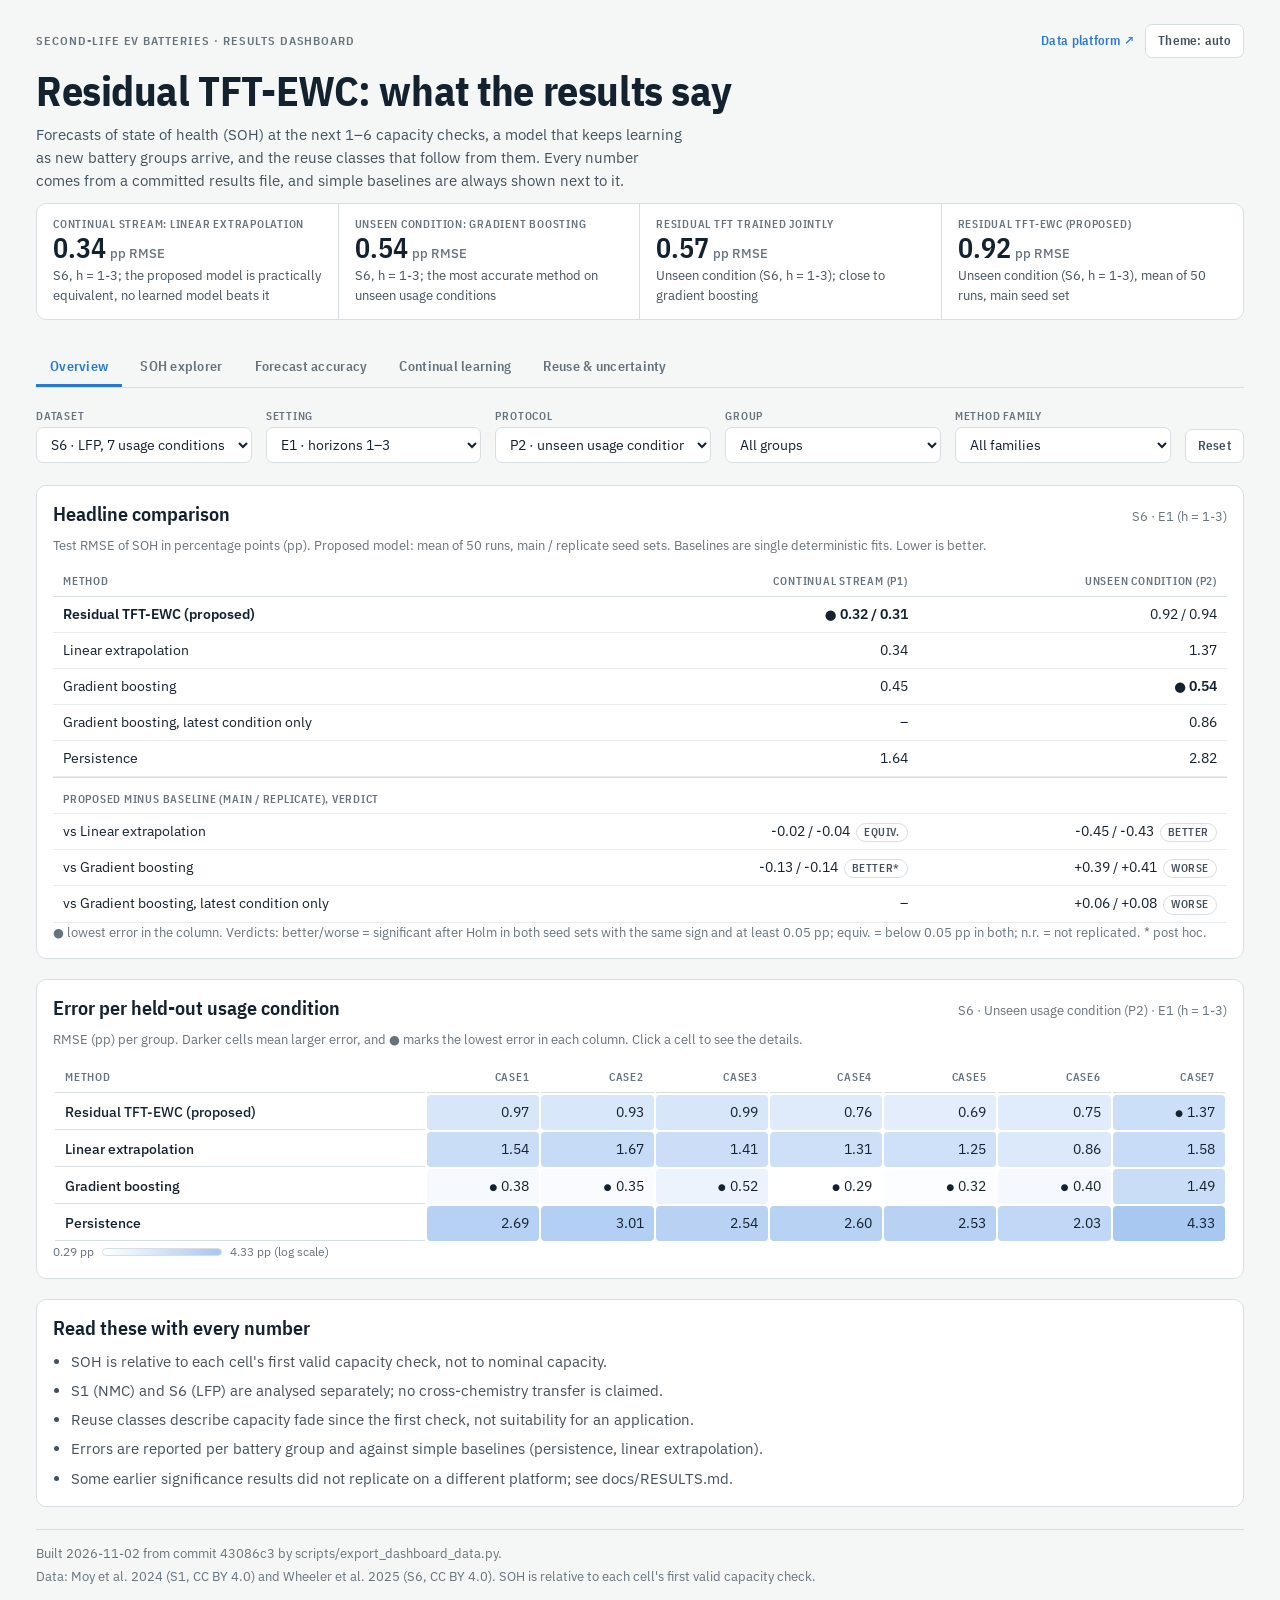
==== dashboard/index.html @ fc0f5af6 "dashboard: results dashboard (Tableau Public + JS page) and the tidy export behind it - scripts/expo" ====
<!doctype html>
<html lang="en">
<head>
<meta charset="utf-8">
<meta name="viewport" content="width=device-width, initial-scale=1">
<title>Residual TFT-EWC Results</title>
<meta name="description" content="Interactive results of continual-learning SOH forecasting and reuse assessment for heterogeneous second-life EV batteries.">
<link rel="preconnect" href="https://fonts.googleapis.com">
<link rel="stylesheet" href="https://fonts.googleapis.com/css2?family=IBM+Plex+Mono:wght@400;500&family=IBM+Plex+Sans+Condensed:wght@500;600;700&family=IBM+Plex+Sans:wght@400;500;600&display=swap">
<link rel="stylesheet" href="styles.css">
<script type="module" src="src/main.js"></script>
</head>
<body>
<a class="skip" href="#main">Skip to content</a>
<div class="wrap">
  <header>
    <div class="topline">
      <div class="eyebrow">Second-life EV batteries · results dashboard</div>
      <div class="topactions">
        <a class="link" id="platform-link" href="#">Data platform ↗</a>
        <button type="button" class="ghost" id="theme" aria-label="Switch colour theme">Theme: auto</button>
      </div>
    </div>
    <h1>Residual TFT-EWC: what the results say</h1>
    <p class="lede">Forecasts of state of health (SOH) at the next 1–6 capacity checks, a model that keeps learning as new battery groups arrive, and the reuse classes that follow from them. Every number comes from a committed results file, and simple baselines are always shown next to it.</p>
    <div class="strip" id="kpis" aria-live="polite"><div class="fact"><span class="k">Loading</span><span class="v">…</span></div></div>
  </header>

  <nav class="tabs" role="tablist" aria-label="Dashboard views">
    <button role="tab" id="t-overview" aria-controls="tab-overview" aria-selected="true">Overview</button>
    <button role="tab" id="t-soh" aria-controls="tab-soh" aria-selected="false" tabindex="-1">SOH explorer</button>
    <button role="tab" id="t-accuracy" aria-controls="tab-accuracy" aria-selected="false" tabindex="-1">Forecast accuracy</button>
    <button role="tab" id="t-continual" aria-controls="tab-continual" aria-selected="false" tabindex="-1">Continual learning</button>
    <button role="tab" id="t-reuse" aria-controls="tab-reuse" aria-selected="false" tabindex="-1">Reuse &amp; uncertainty</button>
  </nav>

  <form class="filters" id="filters" aria-label="Filters applied to every view" onsubmit="return false">
    <label>Dataset<select name="dataset">
      <option value="S6">S6 · LFP, 7 usage conditions</option>
      <option value="S1">S1 · NMC, 6 second-life cells</option>
    </select></label>
    <label>Setting<select name="setting">
      <option value="e1">E1 · horizons 1–3</option>
      <option value="e2">E2 · horizons 1–6</option>
    </select></label>
    <label>Protocol<select name="protocol">
      <option value="P2">P2 · unseen usage condition</option>
      <option value="P1">P1 · continual stream</option>
    </select></label>
    <label>Group<select name="group"><option value="all">All groups</option></select></label>
    <label>Method family<select name="family">
      <option value="all">All families</option>
      <option>TFT</option><option>GBM</option><option>Baseline</option>
      <option>MLP</option><option>BiLSTM</option><option>TCN</option><option>Transformer</option>
    </select></label>
    <button type="button" class="ghost" id="reset">Reset</button>
  </form>

  <main id="main" class="layout">
    <div class="panels">
      <section class="tab" id="tab-overview" role="tabpanel" aria-labelledby="t-overview">
        <div class="card">
          <div class="cardhead"><h2>Headline comparison</h2><span class="sub" id="headline-sub"></span></div>
          <p class="sub">Test RMSE of SOH in percentage points (pp). Proposed model: mean of 50 runs, main / replicate seed sets. Baselines are single deterministic fits. Lower is better.</p>
          <div class="scroll" id="headline"></div>
        </div>
        <div class="card">
          <div class="cardhead"><h2 id="pergroup-title">Error per usage condition</h2><span class="sub" id="pergroup-sub"></span></div>
          <p class="sub">RMSE (pp) per group. Darker cells mean larger error, and ● marks the lowest error in each column. Click a cell to see the details.</p>
          <div class="scroll" id="pergroup"></div>
        </div>
        <div class="card">
          <h2>Read these with every number</h2>
          <ul class="caveats" id="caveats"></ul>
        </div>
      </section>
      <section class="tab" id="tab-soh" role="tabpanel" aria-labelledby="t-soh" hidden></section>
      <section class="tab" id="tab-accuracy" role="tabpanel" aria-labelledby="t-accuracy" hidden></section>
      <section class="tab" id="tab-continual" role="tabpanel" aria-labelledby="t-continual" hidden></section>
      <section class="tab" id="tab-reuse" role="tabpanel" aria-labelledby="t-reuse" hidden></section>
    </div>

    <aside class="details" id="details" aria-label="Details" hidden>
      <div class="cardhead"><h2 id="details-title">Details</h2>
        <button type="button" class="ghost icon" id="details-close" aria-label="Close details">✕</button></div>
      <div id="details-body"></div>
    </aside>
  </main>

  <footer>
    <span id="provenance">Reading results…</span>
    <span>Data: Moy et al. 2024 (S1, CC BY 4.0) and Wheeler et al. 2025 (S6, CC BY 4.0). SOH is relative to each cell's first valid capacity check.</span>
  </footer>
</div>
<div class="tip" id="tip" role="tooltip" hidden></div>
</body>
</html>
---- dashboard/styles.css ----
/* Design tokens follow the data platform page (scripts/spark_dashboard_template.html) so the two read as one system. */
:root {
  --ground: #f5f7f6; --surface: #ffffff; --ink: #14212e; --ink-2: #44515c; --muted: #66727c; --rule: #d8dfe2;
  --grid: #e8eced; --accent: #2a78d6; --accent-soft: #e4effb; --good: #006300; --good-soft: #e3f2e3;
  --seq: #2a78d6; --seq-max: 42%;
  --sans: "IBM Plex Sans", "Segoe UI", system-ui, sans-serif;
  --cond: "IBM Plex Sans Condensed", "Arial Narrow", "Segoe UI", sans-serif;
  --mono: "IBM Plex Mono", ui-monospace, "Cascadia Mono", Consolas, monospace;
}
@media (prefers-color-scheme: dark) {
  :root:not([data-theme="light"]) {
    color-scheme: dark;
    --ground: #0f151a; --surface: #172028; --ink: #e6ebee; --ink-2: #b8c2c9; --muted: #8e9aa3; --rule: #2a3640;
    --grid: #222d36; --accent: #5b9bea; --accent-soft: #1b2c40; --good: #5cc45c; --good-soft: #16301a;
    --seq: #3987e5; --seq-max: 55%;
  }
}
:root[data-theme="dark"] {
  color-scheme: dark;
  --ground: #0f151a; --surface: #172028; --ink: #e6ebee; --ink-2: #b8c2c9; --muted: #8e9aa3; --rule: #2a3640;
  --grid: #222d36; --accent: #5b9bea; --accent-soft: #1b2c40; --good: #5cc45c; --good-soft: #16301a;
  --seq: #3987e5; --seq-max: 55%;
}
* { box-sizing: border-box; }
[hidden] { display: none !important; }
body { margin: 0; background: var(--ground); color: var(--ink); font: 15px/1.55 var(--sans); }
a { color: var(--accent); }
.skip { position: absolute; left: -9999px; }
.skip:focus { left: 16px; top: 8px; background: var(--surface); padding: 6px 10px; z-index: 10; }
.wrap { max-width: 1240px; margin: 0 auto; padding: 24px 16px 56px; display: grid; grid-template-columns: minmax(0, 1fr); gap: 22px; }
header { display: grid; gap: 10px; }
.topline { display: flex; justify-content: space-between; align-items: center; gap: 12px; flex-wrap: wrap; }
.topactions { display: flex; gap: 10px; align-items: center; }
.eyebrow { font: 600 12px/1.3 var(--cond); letter-spacing: .08em; text-transform: uppercase; color: var(--muted); }
h1 { font: 700 clamp(28px, 4.2vw, 42px)/1.08 var(--cond); margin: 0; letter-spacing: -.01em; text-wrap: balance; }
h2 { font: 600 20px/1.2 var(--cond); margin: 0; text-wrap: balance; }
h3 { font: 600 16px/1.25 var(--cond); margin: 0; }
.lede { max-width: 72ch; color: var(--ink-2); margin: 0; }
.sub { font-size: 12.5px; color: var(--muted); margin: 0; }
.link { font: 600 13px/1.2 var(--cond); letter-spacing: .02em; text-decoration: none; }
.link:hover { text-decoration: underline; }

/* KPI strip */
.strip { display: grid; grid-template-columns: repeat(auto-fit, minmax(min(210px, 100%), 1fr)); background: var(--surface);
  border: 1px solid var(--rule); border-radius: 10px; }
.fact { padding: 14px 16px; border-right: 1px solid var(--rule); display: grid; gap: 2px; align-content: start; }
.fact:last-child { border-right: 0; }
.fact .k { font: 600 11px/1.25 var(--cond); letter-spacing: .07em; text-transform: uppercase; color: var(--muted); }
.fact .v { font: 600 28px/1.1 var(--cond); font-variant-numeric: tabular-nums; }
.fact .v small { font: 500 13px var(--sans); color: var(--muted); margin-left: 4px; }
.fact .n { font-size: 12.5px; color: var(--ink-2); }
@media (max-width: 700px) { .fact { border-right: 0; border-bottom: 1px solid var(--rule); } .fact:last-child { border-bottom: 0; } }

/* Tabs */
.tabs { position: sticky; top: 0; z-index: 5; display: flex; gap: 4px; overflow-x: auto; background: var(--ground);
  border-bottom: 1px solid var(--rule); padding-top: 6px; scrollbar-width: thin; }
.tabs button { font: 600 14px/1.2 var(--cond); letter-spacing: .02em; color: var(--muted); background: none; border: 0;
  border-bottom: 3px solid transparent; padding: 10px 14px 9px; cursor: pointer; white-space: nowrap; }
.tabs button:hover { color: var(--ink); }
.tabs button[aria-selected="true"] { color: var(--accent); border-bottom-color: var(--accent); }
.tabs button:focus-visible, button:focus-visible, select:focus-visible, td[tabindex]:focus-visible {
  outline: 2px solid var(--accent); outline-offset: -2px; border-radius: 4px; }

/* Filters: one row above the charts */
.filters { display: flex; flex-wrap: wrap; gap: 10px 14px; align-items: end; }
.filters label { display: grid; gap: 4px; font: 600 11px/1.2 var(--cond); letter-spacing: .07em; text-transform: uppercase; color: var(--muted);
  min-width: 0; flex: 1 1 150px; max-width: 260px; }
select { font: 14px var(--sans); color: var(--ink); background: var(--surface); border: 1px solid var(--rule); border-radius: 7px;
  padding: 7px 10px; min-width: 0; width: 100%; }
select:disabled { opacity: .55; }
.ghost { font: 600 13px/1.2 var(--cond); letter-spacing: .02em; color: var(--ink-2); background: var(--surface); border: 1px solid var(--rule);
  border-radius: 7px; padding: 8px 12px; cursor: pointer; }
.ghost:hover { color: var(--ink); border-color: var(--muted); }
.ghost.icon { padding: 4px 9px; }

/* Layout with the details panel */
.layout { display: grid; grid-template-columns: minmax(0, 1fr); gap: 20px; align-items: start; }
.layout.with-details { grid-template-columns: minmax(0, 1fr) minmax(280px, 340px); }
@media (max-width: 960px) { .layout.with-details { grid-template-columns: minmax(0, 1fr); } }
.panels { min-width: 0; }
.tab { display: grid; grid-template-columns: minmax(0, 1fr); gap: 20px; }
.card { background: var(--surface); border: 1px solid var(--rule); border-radius: 10px; padding: 16px; display: grid; gap: 10px; min-width: 0; }
.cardhead { display: flex; justify-content: space-between; align-items: baseline; gap: 12px; flex-wrap: wrap; }
.details { background: var(--surface); border: 1px solid var(--rule); border-radius: 10px; padding: 16px; display: grid; gap: 12px;
  position: sticky; top: 56px; max-height: calc(100vh - 72px); overflow: auto; }
.details dl { display: grid; grid-template-columns: auto 1fr; gap: 4px 12px; margin: 0; font-size: 13.5px; }
.details dt { color: var(--muted); }
.details dd { margin: 0; }

/* Tables */
.scroll { overflow-x: auto; }
table { width: 100%; border-collapse: separate; border-spacing: 0; font-size: 13.5px; font-variant-numeric: tabular-nums; }
th { text-align: left; font: 600 11px/1.3 var(--cond); letter-spacing: .07em; text-transform: uppercase; color: var(--muted);
  padding: 8px 10px; border-bottom: 1px solid var(--rule); white-space: nowrap; }
td { padding: 7px 10px; border-bottom: 1px solid var(--grid); white-space: nowrap; }
td.r, th.r { text-align: right; }
td.prose { white-space: normal; min-width: 200px; }
tr.proposed td:first-child { font-weight: 600; }
tr.sep td { border-top: 1px solid var(--rule); color: var(--muted); font: 600 11px/1.3 var(--cond); letter-spacing: .07em; text-transform: uppercase; padding-top: 14px; }
.best { font-weight: 600; }
.verdict { display: inline-block; font: 600 11px/1.2 var(--cond); letter-spacing: .05em; text-transform: uppercase; padding: 2px 7px;
  border-radius: 999px; border: 1px solid var(--rule); color: var(--ink-2); margin-left: 6px; }

/* Heatmap cells: one hue, light to dark; text stays in ink. 2px surface gap between cells. */
table.heat { border-spacing: 2px; }
table.heat td.cell { border: 0; border-radius: 4px; text-align: right; cursor: pointer; min-width: 64px;
  background: color-mix(in oklab, var(--seq) calc(var(--t, 0) * var(--seq-max)), var(--surface)); }
table.heat td.cell:hover { box-shadow: 0 0 0 2px var(--surface), 0 0 0 3px var(--ink-2); }
table.heat td.cell.sel { box-shadow: 0 0 0 2px var(--surface), 0 0 0 4px var(--accent); }
table.heat td.cell.na { background: none; color: var(--muted); cursor: default; }
table.heat th.col { text-align: right; cursor: pointer; }
table.heat th.col.sel { color: var(--accent); }
.dot { font-size: 9px; vertical-align: 1px; margin-right: 4px; color: var(--ink); }
.legend { display: flex; align-items: center; gap: 8px; font-size: 12px; color: var(--muted); }
.ramp { width: 120px; height: 8px; border-radius: 4px; background: linear-gradient(90deg, var(--surface), color-mix(in oklab, var(--seq) var(--seq-max), var(--surface)));
  border: 1px solid var(--rule); }

/* Embedded views and fallback figures */
.viz { width: 100%; min-height: 640px; border: 1px solid var(--rule); border-radius: 10px; background: var(--surface); overflow: hidden; }
tableau-viz { display: block; width: 100%; }
.notice { background: var(--accent-soft); border-radius: 8px; padding: 10px 14px; font-size: 13.5px; color: var(--ink-2); }
.figs { display: grid; grid-template-columns: repeat(auto-fit, minmax(min(420px, 100%), 1fr)); gap: 16px; }
.figs figure { margin: 0; display: grid; gap: 6px; align-content: start; }
.figs img { width: 100%; height: auto; border: 1px solid var(--rule); border-radius: 8px; background: #fff; }
.figs figcaption { font-size: 12.5px; color: var(--muted); }
.caveats { margin: 0; padding-left: 18px; display: grid; gap: 6px; color: var(--ink-2); }
.tip { position: fixed; pointer-events: none; background: var(--ink); color: var(--ground); font: 12.5px/1.45 var(--sans);
  padding: 7px 10px; border-radius: 6px; z-index: 20; max-width: 280px; transform: translate(-50%, calc(-100% - 12px)); }
.tip b { font-weight: 600; }
footer { font-size: 12.5px; color: var(--muted); display: grid; gap: 4px; border-top: 1px solid var(--rule); padding-top: 14px; }
@media (prefers-reduced-motion: no-preference) { .tabs button { transition: color .15s, border-color .15s; } }
@media (forced-colors: active) { table.heat td.cell { border: 1px solid CanvasText; } }
.details h3 { margin-top: 6px; }
@media (max-width: 700px) {
  td:first-child, table.heat th[scope="row"] { white-space: normal; min-width: 120px; }
  .viz { min-height: 480px; }
}
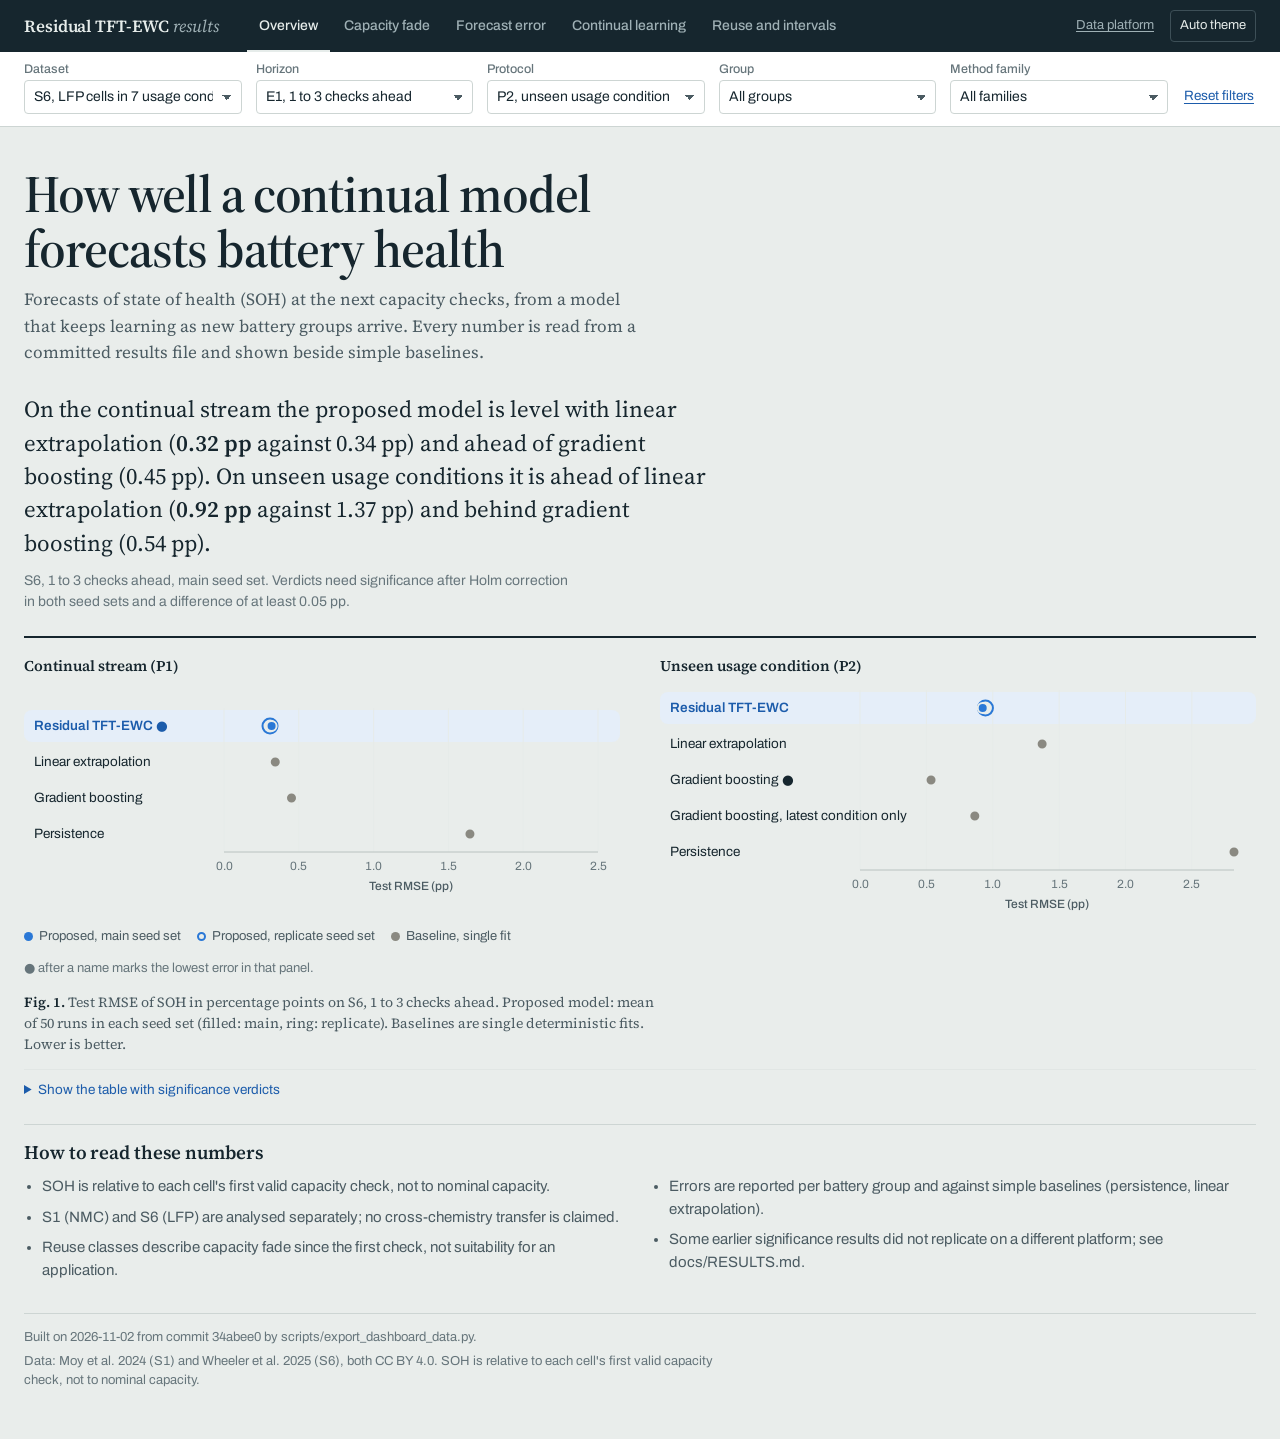
==== commit 586454c6: "dashboard: native figures on every section and a paper-style design Every section now draws its own " ====
--- a/dashboard/index.html
+++ b/dashboard/index.html
@@ -3,49 +3,46 @@
 <head>
 <meta charset="utf-8">
 <meta name="viewport" content="width=device-width, initial-scale=1">
-<title>Residual TFT-EWC Results</title>
+<title>Residual TFT-EWC results</title>
 <meta name="description" content="Interactive results of continual-learning SOH forecasting and reuse assessment for heterogeneous second-life EV batteries.">
 <link rel="preconnect" href="https://fonts.googleapis.com">
-<link rel="stylesheet" href="https://fonts.googleapis.com/css2?family=IBM+Plex+Mono:wght@400;500&family=IBM+Plex+Sans+Condensed:wght@500;600;700&family=IBM+Plex+Sans:wght@400;500;600&display=swap">
+<link rel="preconnect" href="https://fonts.gstatic.com" crossorigin>
+<link rel="stylesheet" href="https://fonts.googleapis.com/css2?family=Archivo:wdth,wght@75..100,400..700&family=Source+Serif+4:opsz,wght@8..60,400..700&display=swap">
 <link rel="stylesheet" href="styles.css">
 <script type="module" src="src/main.js"></script>
 </head>
 <body>
 <a class="skip" href="#main">Skip to content</a>
-<div class="wrap">
-  <header>
-    <div class="topline">
-      <div class="eyebrow">Second-life EV batteries · results dashboard</div>
-      <div class="topactions">
-        <a class="link" id="platform-link" href="#">Data platform ↗</a>
-        <button type="button" class="ghost" id="theme" aria-label="Switch colour theme">Theme: auto</button>
-      </div>
+<header class="bar">
+  <div class="bar-in">
+    <a class="wordmark" href="#" aria-label="Residual TFT-EWC results, overview">Residual TFT-EWC <span>results</span></a>
+    <nav class="tabs" role="tablist" aria-label="Sections">
+      <button role="tab" id="t-overview" aria-controls="tab-overview" aria-selected="true">Overview</button>
+      <button role="tab" id="t-soh" aria-controls="tab-soh" aria-selected="false" tabindex="-1">Capacity fade</button>
+      <button role="tab" id="t-accuracy" aria-controls="tab-accuracy" aria-selected="false" tabindex="-1">Forecast error</button>
+      <button role="tab" id="t-continual" aria-controls="tab-continual" aria-selected="false" tabindex="-1">Continual learning</button>
+      <button role="tab" id="t-reuse" aria-controls="tab-reuse" aria-selected="false" tabindex="-1">Reuse and intervals</button>
+    </nav>
+    <div class="bar-end">
+      <a id="platform-link" href="#">Data platform</a>
+      <button type="button" id="theme" aria-label="Switch colour theme">Auto theme</button>
     </div>
-    <h1>Residual TFT-EWC: what the results say</h1>
-    <p class="lede">Forecasts of state of health (SOH) at the next 1–6 capacity checks, a model that keeps learning as new battery groups arrive, and the reuse classes that follow from them. Every number comes from a committed results file, and simple baselines are always shown next to it.</p>
-    <div class="strip" id="kpis" aria-live="polite"><div class="fact"><span class="k">Loading</span><span class="v">…</span></div></div>
-  </header>
+  </div>
+</header>
 
-  <nav class="tabs" role="tablist" aria-label="Dashboard views">
-    <button role="tab" id="t-overview" aria-controls="tab-overview" aria-selected="true">Overview</button>
-    <button role="tab" id="t-soh" aria-controls="tab-soh" aria-selected="false" tabindex="-1">SOH explorer</button>
-    <button role="tab" id="t-accuracy" aria-controls="tab-accuracy" aria-selected="false" tabindex="-1">Forecast accuracy</button>
-    <button role="tab" id="t-continual" aria-controls="tab-continual" aria-selected="false" tabindex="-1">Continual learning</button>
-    <button role="tab" id="t-reuse" aria-controls="tab-reuse" aria-selected="false" tabindex="-1">Reuse &amp; uncertainty</button>
-  </nav>
-
-  <form class="filters" id="filters" aria-label="Filters applied to every view" onsubmit="return false">
+<form class="filters" id="filters" aria-label="Filters applied to every figure" onsubmit="return false">
+  <div class="filters-in">
     <label>Dataset<select name="dataset">
-      <option value="S6">S6 · LFP, 7 usage conditions</option>
-      <option value="S1">S1 · NMC, 6 second-life cells</option>
+      <option value="S6">S6, LFP cells in 7 usage conditions</option>
+      <option value="S1">S1, 6 NMC second-life cells</option>
     </select></label>
-    <label>Setting<select name="setting">
-      <option value="e1">E1 · horizons 1–3</option>
-      <option value="e2">E2 · horizons 1–6</option>
+    <label>Horizon<select name="setting">
+      <option value="e1">E1, 1 to 3 checks ahead</option>
+      <option value="e2">E2, 1 to 6 checks ahead</option>
     </select></label>
     <label>Protocol<select name="protocol">
-      <option value="P2">P2 · unseen usage condition</option>
-      <option value="P1">P1 · continual stream</option>
+      <option value="P2">P2, unseen usage condition</option>
+      <option value="P1">P1, continual stream</option>
     </select></label>
     <label>Group<select name="group"><option value="all">All groups</option></select></label>
     <label>Method family<select name="family">
@@ -53,26 +50,29 @@
       <option>TFT</option><option>GBM</option><option>Baseline</option>
       <option>MLP</option><option>BiLSTM</option><option>TCN</option><option>Transformer</option>
     </select></label>
-    <button type="button" class="ghost" id="reset">Reset</button>
-  </form>
+    <button type="button" id="reset">Reset filters</button>
+  </div>
+</form>
+
+<div class="page">
+  <header class="pagehead">
+    <h1 id="page-title">How well a continual model forecasts battery health</h1>
+    <p class="deck" id="page-deck">Forecasts of state of health at the next capacity checks, from a model that keeps learning as new battery groups arrive.</p>
+  </header>
 
   <main id="main" class="layout">
     <div class="panels">
       <section class="tab" id="tab-overview" role="tabpanel" aria-labelledby="t-overview">
-        <div class="card">
-          <div class="cardhead"><h2>Headline comparison</h2><span class="sub" id="headline-sub"></span></div>
-          <p class="sub">Test RMSE of SOH in percentage points (pp). Proposed model: mean of 50 runs, main / replicate seed sets. Baselines are single deterministic fits. Lower is better.</p>
-          <div class="scroll" id="headline"></div>
-        </div>
-        <div class="card">
-          <div class="cardhead"><h2 id="pergroup-title">Error per usage condition</h2><span class="sub" id="pergroup-sub"></span></div>
-          <p class="sub">RMSE (pp) per group. Darker cells mean larger error, and ● marks the lowest error in each column. Click a cell to see the details.</p>
-          <div class="scroll" id="pergroup"></div>
-        </div>
-        <div class="card">
-          <h2>Read these with every number</h2>
-          <ul class="caveats" id="caveats"></ul>
-        </div>
+        <div id="overview-finding"></div>
+        <figure class="fig hero">
+          <div class="fig-body" id="headline-chart"></div>
+          <figcaption id="headline-caption">Test RMSE of SOH in percentage points. Proposed model: mean of 50 runs in each seed set. Baselines are single deterministic fits. Lower is better.</figcaption>
+          <details class="more"><summary>Show the table with significance verdicts</summary><div class="scroll" id="headline"></div></details>
+        </figure>
+        <aside class="readme">
+          <h2>How to read these numbers</h2>
+          <ul id="caveats"></ul>
+        </aside>
       </section>
       <section class="tab" id="tab-soh" role="tabpanel" aria-labelledby="t-soh" hidden></section>
       <section class="tab" id="tab-accuracy" role="tabpanel" aria-labelledby="t-accuracy" hidden></section>
@@ -81,15 +81,15 @@
     </div>
 
     <aside class="details" id="details" aria-label="Details" hidden>
-      <div class="cardhead"><h2 id="details-title">Details</h2>
-        <button type="button" class="ghost icon" id="details-close" aria-label="Close details">✕</button></div>
+      <div class="details-head"><h2 id="details-title">Details</h2>
+        <button type="button" class="close" id="details-close" aria-label="Close details">Close</button></div>
       <div id="details-body"></div>
     </aside>
   </main>
 
-  <footer>
-    <span id="provenance">Reading results…</span>
-    <span>Data: Moy et al. 2024 (S1, CC BY 4.0) and Wheeler et al. 2025 (S6, CC BY 4.0). SOH is relative to each cell's first valid capacity check.</span>
+  <footer class="foot">
+    <p id="provenance">Reading results…</p>
+    <p>Data: Moy et al. 2024 (S1) and Wheeler et al. 2025 (S6), both CC BY 4.0. SOH is relative to each cell's first valid capacity check, not to nominal capacity.</p>
   </footer>
 </div>
 <div class="tip" id="tip" role="tooltip" hidden></div>
--- a/dashboard/styles.css
+++ b/dashboard/styles.css
@@ -1,137 +1,243 @@
-/* Design tokens follow the data platform page (scripts/spark_dashboard_template.html) so the two read as one system. */
+/* Results dashboard: the paper's figures, made live.
+   Reading voice in Source Serif 4 (titles, findings, captions); data and controls in Archivo.
+   Chart colours follow the validated reference palette: categorical slots in fixed order,
+   one-hue sequential blue, blue-grey-red diverging. The proposed model is always the data blue. */
 :root {
-  --ground: #f5f7f6; --surface: #ffffff; --ink: #14212e; --ink-2: #44515c; --muted: #66727c; --rule: #d8dfe2;
-  --grid: #e8eced; --accent: #2a78d6; --accent-soft: #e4effb; --good: #006300; --good-soft: #e3f2e3;
-  --seq: #2a78d6; --seq-max: 42%;
-  --sans: "IBM Plex Sans", "Segoe UI", system-ui, sans-serif;
-  --cond: "IBM Plex Sans Condensed", "Arial Narrow", "Segoe UI", sans-serif;
-  --mono: "IBM Plex Mono", ui-monospace, "Cascadia Mono", Consolas, monospace;
+  color-scheme: light;
+  --ground: #e9edeb; --surface: #ffffff; --surface-2: #f3f5f4; --ink: #16262e; --ink-2: #4b5b62; --muted: #66757b;
+  --rule: #cdd5d3; --rule-soft: #e1e6e4; --axis: #b9c2c0; --grid: #e6ebe9;
+  --bar: #16262e; --bar-ink: #e6ecea; --bar-muted: #9fb0b5;
+  --accent: #2a78d6; --accent-ink: #1c5cab; --accent-soft: #e5eef9; --neutral: #8a8981; --neutral-soft: #d3d6d3;
+  --good: #1e6b2e; --bad: #b0302f;
+  --c1: #2a78d6; --c2: #eb6834; --c3: #1baf7a; --c4: #eda100; --c5: #e87ba4; --c6: #008300; --c7: #6250d6; --c8: #e34948;
+  --on-seq: #ffffff; --seq-0: #ffffff; --seq-1: #cde2fb; --seq-2: #86b6ef; --seq-3: #3987e5; --seq-4: #1c5cab; --seq-5: #0d366b;
+  --div-neg: #2a78d6; --div-mid: #eceeed; --div-pos: #e34948;
+  --serif: "Source Serif 4", Georgia, "Times New Roman", serif;
+  --sans: "Archivo", "Segoe UI", system-ui, sans-serif;
+  --measure: 68ch;
 }
 @media (prefers-color-scheme: dark) {
   :root:not([data-theme="light"]) {
     color-scheme: dark;
-    --ground: #0f151a; --surface: #172028; --ink: #e6ebee; --ink-2: #b8c2c9; --muted: #8e9aa3; --rule: #2a3640;
-    --grid: #222d36; --accent: #5b9bea; --accent-soft: #1b2c40; --good: #5cc45c; --good-soft: #16301a;
-    --seq: #3987e5; --seq-max: 55%;
+    --ground: #121a1d; --surface: #19242a; --surface-2: #1f2c32; --ink: #e6ecea; --ink-2: #b4c0c3; --muted: #8d9ba0;
+    --rule: #2d3b41; --rule-soft: #24323a; --axis: #3b4a50; --grid: #24323a;
+    --bar: #0c1316; --bar-ink: #e6ecea; --bar-muted: #8d9ba0;
+    --accent: #5b9bea; --accent-ink: #86b6ef; --accent-soft: #1b2c3d; --neutral: #8a8981; --neutral-soft: #3a4549;
+    --good: #4cc463; --bad: #ec7b7a;
+    --c1: #3987e5; --c2: #d95926; --c3: #199e70; --c4: #c98500; --c5: #d55181; --c6: #008300; --c7: #9085e9; --c8: #e66767;
+    --on-seq: #0d1418; --seq-0: #19242a; --seq-1: #13304d; --seq-2: #184f95; --seq-3: #256abf; --seq-4: #5598e7; --seq-5: #b7d3f6;
+    --div-neg: #3987e5; --div-mid: #2e3a3f; --div-pos: #e66767;
   }
 }
 :root[data-theme="dark"] {
   color-scheme: dark;
-  --ground: #0f151a; --surface: #172028; --ink: #e6ebee; --ink-2: #b8c2c9; --muted: #8e9aa3; --rule: #2a3640;
-  --grid: #222d36; --accent: #5b9bea; --accent-soft: #1b2c40; --good: #5cc45c; --good-soft: #16301a;
-  --seq: #3987e5; --seq-max: 55%;
-}
+  --ground: #121a1d; --surface: #19242a; --surface-2: #1f2c32; --ink: #e6ecea; --ink-2: #b4c0c3; --muted: #8d9ba0;
+  --rule: #2d3b41; --rule-soft: #24323a; --axis: #3b4a50; --grid: #24323a;
+  --bar: #0c1316; --bar-ink: #e6ecea; --bar-muted: #8d9ba0;
+  --accent: #5b9bea; --accent-ink: #86b6ef; --accent-soft: #1b2c3d; --neutral: #8a8981; --neutral-soft: #3a4549;
+  --good: #4cc463; --bad: #ec7b7a;
+  --c1: #3987e5; --c2: #d95926; --c3: #199e70; --c4: #c98500; --c5: #d55181; --c6: #008300; --c7: #9085e9; --c8: #e66767;
+  --on-seq: #0d1418; --seq-0: #19242a; --seq-1: #13304d; --seq-2: #184f95; --seq-3: #256abf; --seq-4: #5598e7; --seq-5: #b7d3f6;
+  --div-neg: #3987e5; --div-mid: #2e3a3f; --div-pos: #e66767;
+}
+
 * { box-sizing: border-box; }
 [hidden] { display: none !important; }
-body { margin: 0; background: var(--ground); color: var(--ink); font: 15px/1.55 var(--sans); }
-a { color: var(--accent); }
+html { -webkit-text-size-adjust: 100%; }
+body { margin: 0; background: var(--ground); color: var(--ink); font: 400 15px/1.5 var(--sans); font-variant-numeric: tabular-nums; }
+a { color: var(--accent-ink); text-underline-offset: 2px; }
+button, select { font: inherit; color: inherit; }
 .skip { position: absolute; left: -9999px; }
-.skip:focus { left: 16px; top: 8px; background: var(--surface); padding: 6px 10px; z-index: 10; }
-.wrap { max-width: 1240px; margin: 0 auto; padding: 24px 16px 56px; display: grid; grid-template-columns: minmax(0, 1fr); gap: 22px; }
-header { display: grid; gap: 10px; }
-.topline { display: flex; justify-content: space-between; align-items: center; gap: 12px; flex-wrap: wrap; }
-.topactions { display: flex; gap: 10px; align-items: center; }
-.eyebrow { font: 600 12px/1.3 var(--cond); letter-spacing: .08em; text-transform: uppercase; color: var(--muted); }
-h1 { font: 700 clamp(28px, 4.2vw, 42px)/1.08 var(--cond); margin: 0; letter-spacing: -.01em; text-wrap: balance; }
-h2 { font: 600 20px/1.2 var(--cond); margin: 0; text-wrap: balance; }
-h3 { font: 600 16px/1.25 var(--cond); margin: 0; }
-.lede { max-width: 72ch; color: var(--ink-2); margin: 0; }
-.sub { font-size: 12.5px; color: var(--muted); margin: 0; }
-.link { font: 600 13px/1.2 var(--cond); letter-spacing: .02em; text-decoration: none; }
-.link:hover { text-decoration: underline; }
-
-/* KPI strip */
-.strip { display: grid; grid-template-columns: repeat(auto-fit, minmax(min(210px, 100%), 1fr)); background: var(--surface);
-  border: 1px solid var(--rule); border-radius: 10px; }
-.fact { padding: 14px 16px; border-right: 1px solid var(--rule); display: grid; gap: 2px; align-content: start; }
-.fact:last-child { border-right: 0; }
-.fact .k { font: 600 11px/1.25 var(--cond); letter-spacing: .07em; text-transform: uppercase; color: var(--muted); }
-.fact .v { font: 600 28px/1.1 var(--cond); font-variant-numeric: tabular-nums; }
-.fact .v small { font: 500 13px var(--sans); color: var(--muted); margin-left: 4px; }
-.fact .n { font-size: 12.5px; color: var(--ink-2); }
-@media (max-width: 700px) { .fact { border-right: 0; border-bottom: 1px solid var(--rule); } .fact:last-child { border-bottom: 0; } }
-
-/* Tabs */
-.tabs { position: sticky; top: 0; z-index: 5; display: flex; gap: 4px; overflow-x: auto; background: var(--ground);
-  border-bottom: 1px solid var(--rule); padding-top: 6px; scrollbar-width: thin; }
-.tabs button { font: 600 14px/1.2 var(--cond); letter-spacing: .02em; color: var(--muted); background: none; border: 0;
-  border-bottom: 3px solid transparent; padding: 10px 14px 9px; cursor: pointer; white-space: nowrap; }
-.tabs button:hover { color: var(--ink); }
-.tabs button[aria-selected="true"] { color: var(--accent); border-bottom-color: var(--accent); }
-.tabs button:focus-visible, button:focus-visible, select:focus-visible, td[tabindex]:focus-visible {
-  outline: 2px solid var(--accent); outline-offset: -2px; border-radius: 4px; }
-
-/* Filters: one row above the charts */
-.filters { display: flex; flex-wrap: wrap; gap: 10px 14px; align-items: end; }
-.filters label { display: grid; gap: 4px; font: 600 11px/1.2 var(--cond); letter-spacing: .07em; text-transform: uppercase; color: var(--muted);
-  min-width: 0; flex: 1 1 150px; max-width: 260px; }
-select { font: 14px var(--sans); color: var(--ink); background: var(--surface); border: 1px solid var(--rule); border-radius: 7px;
-  padding: 7px 10px; min-width: 0; width: 100%; }
-select:disabled { opacity: .55; }
-.ghost { font: 600 13px/1.2 var(--cond); letter-spacing: .02em; color: var(--ink-2); background: var(--surface); border: 1px solid var(--rule);
-  border-radius: 7px; padding: 8px 12px; cursor: pointer; }
-.ghost:hover { color: var(--ink); border-color: var(--muted); }
-.ghost.icon { padding: 4px 9px; }
-
-/* Layout with the details panel */
-.layout { display: grid; grid-template-columns: minmax(0, 1fr); gap: 20px; align-items: start; }
-.layout.with-details { grid-template-columns: minmax(0, 1fr) minmax(280px, 340px); }
-@media (max-width: 960px) { .layout.with-details { grid-template-columns: minmax(0, 1fr); } }
+.skip:focus { left: 12px; top: 8px; background: var(--surface); padding: 6px 10px; z-index: 50; }
+:focus-visible { outline: 2px solid var(--accent); outline-offset: 2px; }
+
+/* ---------- Top bar: the study's name and its sections ---------- */
+.bar { background: var(--bar); color: var(--bar-ink); }
+.bar-in { max-width: 1320px; margin: 0 auto; padding: 0 24px; display: flex; align-items: center; gap: 28px; min-height: 52px; }
+.wordmark { font: 600 17px/1 var(--serif); color: var(--bar-ink); text-decoration: none; white-space: nowrap; letter-spacing: -.005em; }
+.wordmark span { font-weight: 400; color: var(--bar-muted); font-style: italic; }
+.tabs { display: flex; gap: 2px; overflow-x: auto; scrollbar-width: none; flex: 1; align-self: stretch; }
+.tabs button { background: none; border: 0; padding: 0 12px; color: var(--bar-muted); font: 500 14px/1 var(--sans); cursor: pointer;
+  white-space: nowrap; border-bottom: 2px solid transparent; border-top: 2px solid transparent; }
+.tabs button:hover { color: var(--bar-ink); }
+.tabs button[aria-selected="true"] { color: var(--bar-ink); border-bottom-color: var(--bar-ink); }
+.tabs button:focus-visible { outline-offset: -4px; }
+.bar-end { display: flex; align-items: center; gap: 16px; font-size: 13px; white-space: nowrap; }
+.bar-end a { color: var(--bar-muted); }
+.bar-end a:hover { color: var(--bar-ink); }
+.bar-end button { background: none; border: 1px solid #3d4f57; border-radius: 4px; color: var(--bar-ink); padding: 5px 9px; cursor: pointer; font-size: 13px; }
+.bar-end button:hover { border-color: var(--bar-muted); }
+
+/* ---------- Filter strip ---------- */
+.filters { position: sticky; top: 0; z-index: 20; background: var(--surface); border-bottom: 1px solid var(--rule); }
+.filters-in { max-width: 1320px; margin: 0 auto; padding: 10px 24px 12px; display: flex; flex-wrap: wrap; gap: 8px 14px; align-items: end; }
+.filters label { display: grid; gap: 3px; font: 500 12.5px/1.2 var(--sans); color: var(--muted); flex: 1 1 170px; max-width: 270px; min-width: 0; }
+select { width: 100%; min-width: 0; font: 400 14px/1.3 var(--sans); color: var(--ink); background: var(--surface); border: 1px solid var(--rule);
+  border-radius: 4px; padding: 7px 28px 7px 9px; appearance: none; cursor: pointer;
+  background-image: linear-gradient(45deg, transparent 50%, var(--ink-2) 50%), linear-gradient(135deg, var(--ink-2) 50%, transparent 50%);
+  background-position: right 14px center, right 9px center; background-size: 5px 5px; background-repeat: no-repeat; }
+select:hover { border-color: var(--ink-2); }
+#reset { background: none; border: 0; color: var(--accent-ink); padding: 8px 2px; cursor: pointer; text-decoration: underline; text-underline-offset: 3px; font-size: 13.5px; }
+
+/* ---------- Page ---------- */
+.page { max-width: 1320px; margin: 0 auto; padding: 40px 24px 48px; display: grid; gap: 28px; }
+.pagehead { display: grid; gap: 10px; max-width: 900px; }
+h1 { font: 600 clamp(32px, 4.4vw, 52px)/1.05 var(--serif); letter-spacing: -.02em; margin: 0; text-wrap: balance;
+  font-variation-settings: "opsz" 60; }
+.deck { font: 400 17px/1.55 var(--serif); color: var(--ink-2); margin: 0; max-width: var(--measure); }
+h2 { font: 600 19px/1.25 var(--serif); margin: 0; letter-spacing: -.005em; }
+h3 { font: 600 14.5px/1.3 var(--sans); margin: 0; }
+
+.layout { display: grid; grid-template-columns: minmax(0, 1fr); gap: 24px; align-items: start; }
+.layout.with-details { grid-template-columns: minmax(0, 1fr) minmax(280px, 320px); }
 .panels { min-width: 0; }
-.tab { display: grid; grid-template-columns: minmax(0, 1fr); gap: 20px; }
-.card { background: var(--surface); border: 1px solid var(--rule); border-radius: 10px; padding: 16px; display: grid; gap: 10px; min-width: 0; }
-.cardhead { display: flex; justify-content: space-between; align-items: baseline; gap: 12px; flex-wrap: wrap; }
-.details { background: var(--surface); border: 1px solid var(--rule); border-radius: 10px; padding: 16px; display: grid; gap: 12px;
-  position: sticky; top: 56px; max-height: calc(100vh - 72px); overflow: auto; }
+.tab { display: grid; grid-template-columns: repeat(12, minmax(0, 1fr)); gap: 24px 22px; counter-reset: fig; }
+.tab > *, .native > * { grid-column: span 12; }
+.native > .half { grid-column: span 6; }
+.native > .wide { grid-column: span 7; }
+.native > .narrow { grid-column: span 5; }
+@media (max-width: 1100px) { .native > .half, .native > .wide, .native > .narrow { grid-column: span 12; } }
+
+/* The finding: the section's result in one sentence, in the paper's voice. */
+.finding { margin: 0; max-width: 62ch; font: 400 clamp(19px, 1.9vw, 23px)/1.45 var(--serif); color: var(--ink); text-wrap: pretty; }
+.finding b { font-weight: 600; }
+.finding small { display: block; margin-top: 10px; font: 400 14px/1.5 var(--sans); color: var(--muted); max-width: var(--measure); }
+
+/* Figures: numbered like the manuscript. */
+.fig { margin: 0; background: var(--surface); border: 1px solid var(--rule); border-radius: 4px; padding: 20px 22px 16px;
+  display: grid; gap: 14px; align-content: start; min-width: 0; counter-increment: fig; }
+.fig.hero { background: none; border: 0; border-radius: 0; padding: 18px 0 0; border-top: 2px solid var(--ink); }
+.fig-head { display: flex; justify-content: space-between; align-items: baseline; gap: 12px; flex-wrap: wrap; }
+.fig-body { display: grid; gap: 12px; min-width: 0; }
+.fig figcaption { font: 400 14px/1.5 var(--serif); color: var(--ink-2); max-width: 90ch; }
+.fig figcaption::before { content: "Fig. " counter(fig) ". "; font-weight: 600; color: var(--ink); }
+.fig-tools { display: flex; justify-content: space-between; align-items: center; gap: 12px; flex-wrap: wrap; }
+.fig .more { border-top: 1px solid var(--rule-soft); padding-top: 10px; }
+.more summary { cursor: pointer; font-size: 13.5px; color: var(--accent-ink); }
+.more[open] summary { margin-bottom: 12px; }
+.textbtn { background: none; border: 0; padding: 0; color: var(--accent-ink); cursor: pointer; font-size: 13.5px; text-decoration: underline; text-underline-offset: 3px; }
+.panel h3 { font: 600 15px/1.3 var(--serif); }
+.panels2 { display: grid; grid-template-columns: repeat(auto-fit, minmax(min(400px, 100%), 1fr)); gap: 8px 40px; }
+.panel { display: grid; gap: 6px; min-width: 0; }
+
+.readme { border-top: 1px solid var(--rule); padding-top: 16px; display: grid; gap: 10px; }
+.readme ul { margin: 0; padding-left: 18px; columns: 2 320px; column-gap: 40px; color: var(--ink-2); }
+.readme li { margin: 0 0 8px; break-inside: avoid; }
+
+/* ---------- Tables ---------- */
+.scroll { overflow-x: auto; }
+table { width: 100%; border-collapse: collapse; font-size: 13.5px; }
+th { text-align: left; font: 500 12.5px/1.3 var(--sans); color: var(--muted); padding: 7px 10px; border-bottom: 1px solid var(--ink-2); white-space: nowrap; }
+td { padding: 7px 10px; border-bottom: 1px solid var(--rule-soft); white-space: nowrap; }
+td.r, th.r { text-align: right; }
+td.prose { white-space: normal; min-width: 200px; }
+tr.proposed td:first-child { font-weight: 600; color: var(--accent-ink); }
+tr.sep td { padding-top: 16px; color: var(--muted); font-size: 12.5px; border-bottom-color: var(--ink-2); }
+.best { font-weight: 600; }
+.verdict { display: inline-block; font-size: 12px; padding: 1px 6px; border-radius: 3px; border: 1px solid var(--rule); color: var(--ink-2); margin-left: 8px; }
+.verdict.better { color: var(--good); border-color: currentColor; }
+.verdict.worse { color: var(--bad); border-color: currentColor; }
+
+table.heat { border-collapse: separate; border-spacing: 2px; }
+table.heat th { border: 0; }
+table.heat td.cell { border: 0; border-radius: 2px; text-align: right; cursor: pointer; min-width: 60px; padding: 9px 10px;
+  background: var(--bg, var(--surface-2)); color: var(--fg, var(--ink)); }
+table.heat td.cell:hover { outline: 2px solid var(--ink-2); outline-offset: -2px; }
+table.heat td.cell.sel { outline: 2px solid var(--ink); outline-offset: -2px; }
+table.heat td.cell.na { background: none; color: var(--muted); cursor: default; outline: 0; }
+table.heat th.col { text-align: right; cursor: pointer; }
+table.heat th.col.sel { color: var(--ink); text-decoration: underline; }
+table.heat th[scope="row"] { font: 400 13.5px var(--sans); color: var(--ink); padding-right: 16px; }
+table.heat tr.proposed th[scope="row"] { font-weight: 600; color: var(--accent-ink); }
+.dot { font-size: 8px; vertical-align: 2px; margin-right: 5px; }
+.legend { display: flex; align-items: center; gap: 8px; font-size: 12.5px; color: var(--muted); flex-wrap: wrap; }
+.ramp { width: 140px; height: 8px; border-radius: 1px; }
+
+/* ---------- Charts ---------- */
+.chart { width: 100%; min-width: 0; }
+.chart svg { display: block; width: 100%; height: auto; overflow: visible; }
+.chart text { fill: var(--muted); font: 400 12px var(--sans); font-variant-numeric: tabular-nums; }
+.chart .title-y, .chart .title-x { fill: var(--ink-2); font-weight: 500; }
+.chart .gl { stroke: var(--grid); }
+.chart .ax { stroke: var(--axis); }
+.chart .ref { stroke: var(--ink-2); stroke-width: 1; }
+.chart .reflab { fill: var(--ink-2); font-weight: 500; paint-order: stroke; stroke: var(--surface); stroke-width: 4px; }
+.fig.hero .chart .reflab, .fig.hero .chart .lab { stroke: var(--ground); }
+.chart .band { fill: var(--accent-soft); opacity: .6; }
+.chart .ln { fill: none; stroke: var(--col); stroke-width: 2; stroke-linejoin: round; stroke-linecap: round; }
+.chart .ln.emph { stroke-width: 3; }
+.chart .pt { fill: var(--col); stroke: var(--surface); stroke-width: 2; }
+.chart .pt.open { fill: var(--surface); stroke: var(--col); stroke-width: 2; }
+.fig.hero .chart .pt { stroke: var(--ground); }
+.fig.hero .chart .pt.open { fill: var(--ground); stroke: var(--col); }
+.chart .whisk { stroke: var(--ink-2); stroke-width: 1.5; }
+.chart .lab { fill: var(--ink); font-weight: 600; paint-order: stroke; stroke: var(--surface); stroke-width: 4px; }
+.chart .lab.muted { fill: var(--ink-2); font-weight: 400; }
+.chart .rowlab { fill: var(--ink); font: 400 13.5px var(--sans); }
+.chart .rowlab.emph { fill: var(--accent-ink); font-weight: 600; }
+.chart .rowband { fill: transparent; }
+.chart .rowband.emph { fill: var(--accent-soft); }
+.chart .series { cursor: pointer; }
+.chart .series.dim { opacity: .14; }
+.chart .hitline { fill: none; stroke: transparent; stroke-width: 14; }
+.chart .cross { stroke: var(--ink-2); stroke-width: 1; }
+.chart .hover { fill: transparent; }
+.chart .mark { cursor: pointer; }
+.chart .mark:hover .pt, .chart .mark:focus .pt { stroke: var(--ink); }
+
+/* Legends: a swatch beside a label, no pills. Buttons (the SOH cells) get a pressed state. */
+.clegend { display: flex; flex-wrap: wrap; gap: 4px 16px; align-items: center; font-size: 13px; color: var(--ink-2); }
+.chip { display: inline-flex; align-items: center; gap: 6px; background: none; border: 0; padding: 2px 0; color: var(--ink-2); font: 400 13px/1.3 var(--sans); }
+button.chip { cursor: pointer; border-bottom: 1px solid transparent; }
+button.chip:hover { color: var(--ink); }
+.chip[aria-pressed="true"] { color: var(--ink); font-weight: 600; border-bottom-color: var(--ink); }
+.chip .sw { width: 16px; height: 3px; border-radius: 1px; background: var(--col); }
+.chip .sw.dot { width: 9px; height: 9px; border-radius: 50%; margin: 0; }
+.chip .sw.ring { width: 9px; height: 9px; border-radius: 50%; background: none; border: 2px solid var(--col); }
+.empty { padding: 28px 20px; color: var(--muted); font-size: 14px; text-align: center; border: 1px dashed var(--rule); border-radius: 4px; }
+.stable { max-height: 340px; overflow: auto; }
+.sub { font-size: 13px; color: var(--muted); margin: 0; }
+
+/* ---------- Details, notices, tooltip, footer ---------- */
+.details { background: var(--surface); border: 1px solid var(--rule); border-top: 2px solid var(--ink); border-radius: 0 0 4px 4px; padding: 16px 18px;
+  display: grid; gap: 12px; position: sticky; top: 76px; max-height: calc(100vh - 92px); overflow: auto; }
+.details-head { display: flex; justify-content: space-between; align-items: baseline; gap: 10px; }
+.close { background: none; border: 0; color: var(--accent-ink); cursor: pointer; text-decoration: underline; text-underline-offset: 3px; font-size: 13px; padding: 0; }
 .details dl { display: grid; grid-template-columns: auto 1fr; gap: 4px 12px; margin: 0; font-size: 13.5px; }
 .details dt { color: var(--muted); }
 .details dd { margin: 0; }
-
-/* Tables */
-.scroll { overflow-x: auto; }
-table { width: 100%; border-collapse: separate; border-spacing: 0; font-size: 13.5px; font-variant-numeric: tabular-nums; }
-th { text-align: left; font: 600 11px/1.3 var(--cond); letter-spacing: .07em; text-transform: uppercase; color: var(--muted);
-  padding: 8px 10px; border-bottom: 1px solid var(--rule); white-space: nowrap; }
-td { padding: 7px 10px; border-bottom: 1px solid var(--grid); white-space: nowrap; }
-td.r, th.r { text-align: right; }
-td.prose { white-space: normal; min-width: 200px; }
-tr.proposed td:first-child { font-weight: 600; }
-tr.sep td { border-top: 1px solid var(--rule); color: var(--muted); font: 600 11px/1.3 var(--cond); letter-spacing: .07em; text-transform: uppercase; padding-top: 14px; }
-.best { font-weight: 600; }
-.verdict { display: inline-block; font: 600 11px/1.2 var(--cond); letter-spacing: .05em; text-transform: uppercase; padding: 2px 7px;
-  border-radius: 999px; border: 1px solid var(--rule); color: var(--ink-2); margin-left: 6px; }
-
-/* Heatmap cells: one hue, light to dark; text stays in ink. 2px surface gap between cells. */
-table.heat { border-spacing: 2px; }
-table.heat td.cell { border: 0; border-radius: 4px; text-align: right; cursor: pointer; min-width: 64px;
-  background: color-mix(in oklab, var(--seq) calc(var(--t, 0) * var(--seq-max)), var(--surface)); }
-table.heat td.cell:hover { box-shadow: 0 0 0 2px var(--surface), 0 0 0 3px var(--ink-2); }
-table.heat td.cell.sel { box-shadow: 0 0 0 2px var(--surface), 0 0 0 4px var(--accent); }
-table.heat td.cell.na { background: none; color: var(--muted); cursor: default; }
-table.heat th.col { text-align: right; cursor: pointer; }
-table.heat th.col.sel { color: var(--accent); }
-.dot { font-size: 9px; vertical-align: 1px; margin-right: 4px; color: var(--ink); }
-.legend { display: flex; align-items: center; gap: 8px; font-size: 12px; color: var(--muted); }
-.ramp { width: 120px; height: 8px; border-radius: 4px; background: linear-gradient(90deg, var(--surface), color-mix(in oklab, var(--seq) var(--seq-max), var(--surface)));
-  border: 1px solid var(--rule); }
-
-/* Embedded views and fallback figures */
-.viz { width: 100%; min-height: 640px; border: 1px solid var(--rule); border-radius: 10px; background: var(--surface); overflow: hidden; }
+.details h3 { margin-top: 6px; }
+.notice { background: var(--surface-2); border-left: 3px solid var(--accent); padding: 10px 14px; font-size: 14px; color: var(--ink-2); margin: 0; }
+.viz { width: 100%; min-height: 640px; border: 1px solid var(--rule); background: var(--surface); overflow: hidden; }
 tableau-viz { display: block; width: 100%; }
-.notice { background: var(--accent-soft); border-radius: 8px; padding: 10px 14px; font-size: 13.5px; color: var(--ink-2); }
-.figs { display: grid; grid-template-columns: repeat(auto-fit, minmax(min(420px, 100%), 1fr)); gap: 16px; }
-.figs figure { margin: 0; display: grid; gap: 6px; align-content: start; }
-.figs img { width: 100%; height: auto; border: 1px solid var(--rule); border-radius: 8px; background: #fff; }
-.figs figcaption { font-size: 12.5px; color: var(--muted); }
-.caveats { margin: 0; padding-left: 18px; display: grid; gap: 6px; color: var(--ink-2); }
-.tip { position: fixed; pointer-events: none; background: var(--ink); color: var(--ground); font: 12.5px/1.45 var(--sans);
-  padding: 7px 10px; border-radius: 6px; z-index: 20; max-width: 280px; transform: translate(-50%, calc(-100% - 12px)); }
+.tip { position: fixed; pointer-events: none; background: var(--ink); color: var(--surface); font: 400 13px/1.45 var(--sans);
+  padding: 7px 10px; border-radius: 3px; z-index: 60; max-width: 300px; transform: translate(-50%, calc(-100% - 10px)); }
 .tip b { font-weight: 600; }
-footer { font-size: 12.5px; color: var(--muted); display: grid; gap: 4px; border-top: 1px solid var(--rule); padding-top: 14px; }
-@media (prefers-reduced-motion: no-preference) { .tabs button { transition: color .15s, border-color .15s; } }
-@media (forced-colors: active) { table.heat td.cell { border: 1px solid CanvasText; } }
-.details h3 { margin-top: 6px; }
-@media (max-width: 700px) {
-  td:first-child, table.heat th[scope="row"] { white-space: normal; min-width: 120px; }
-  .viz { min-height: 480px; }
-}
+.foot { border-top: 1px solid var(--rule); padding-top: 14px; display: grid; gap: 4px; font-size: 13px; color: var(--muted); }
+.foot p { margin: 0; max-width: 100ch; }
+
+@media (max-width: 900px) {
+  .bar-in { flex-wrap: wrap; gap: 0 16px; padding: 10px 16px 0; }
+  .wordmark { flex: 1; }
+  .tabs { order: 3; flex-basis: 100%; min-height: 42px; margin: 0 -12px; }
+  .layout.with-details { grid-template-columns: minmax(0, 1fr); }
+  .details { position: static; max-height: none; }
+  .filters { position: static; }
+  .filters-in, .page { padding-left: 16px; padding-right: 16px; }
+  .page { padding-top: 28px; }
+}
+@media (max-width: 600px) {
+  .bar-end a { display: none; }
+  .fig { padding: 16px 14px 12px; }
+  .filters label { flex-basis: 100%; max-width: none; }
+  table.heat th[scope="row"] { white-space: normal; min-width: 110px; }
+}
+@media (forced-colors: active) {
+  table.heat td.cell { border: 1px solid CanvasText; }
+  .chart .ln { stroke: CanvasText; }
+}
+@media print {
+  .bar, .filters, .details, .more { display: none !important; }
+  body { background: #fff; }
+  .fig { break-inside: avoid; }
+}
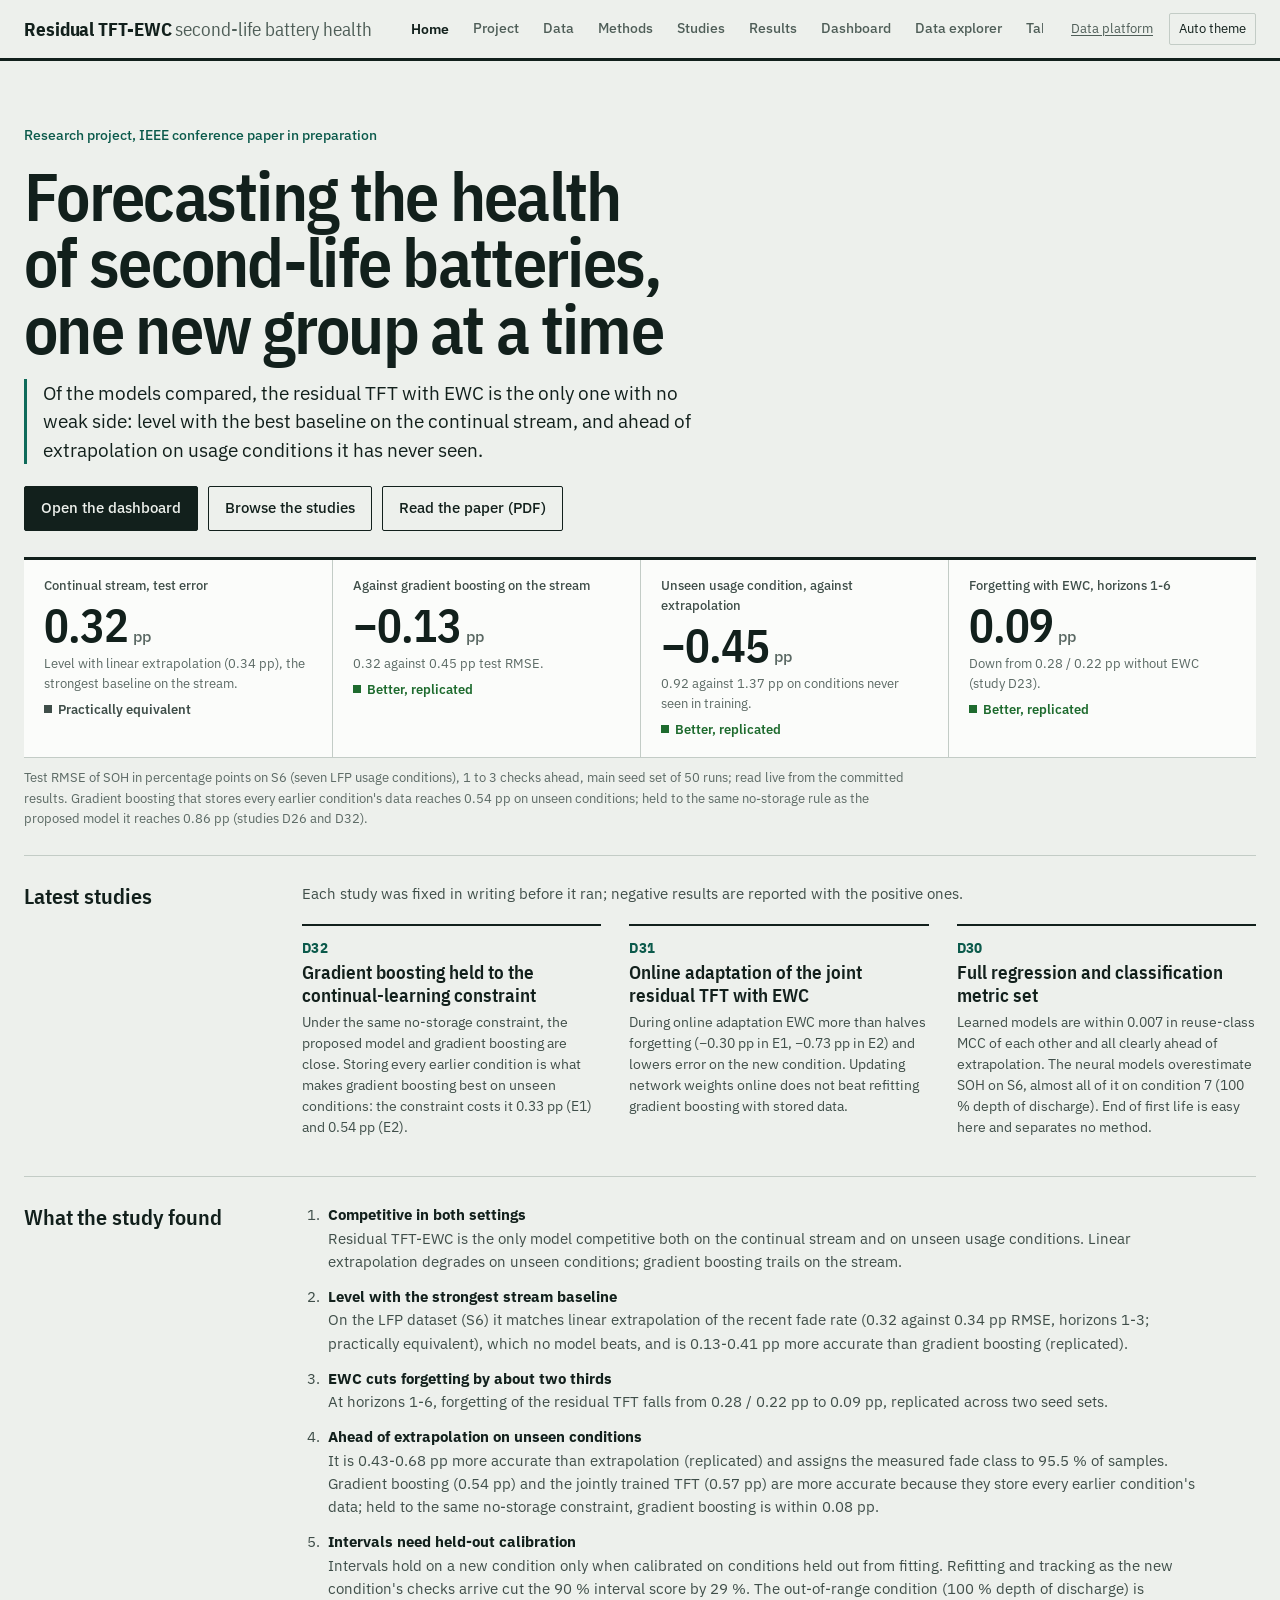
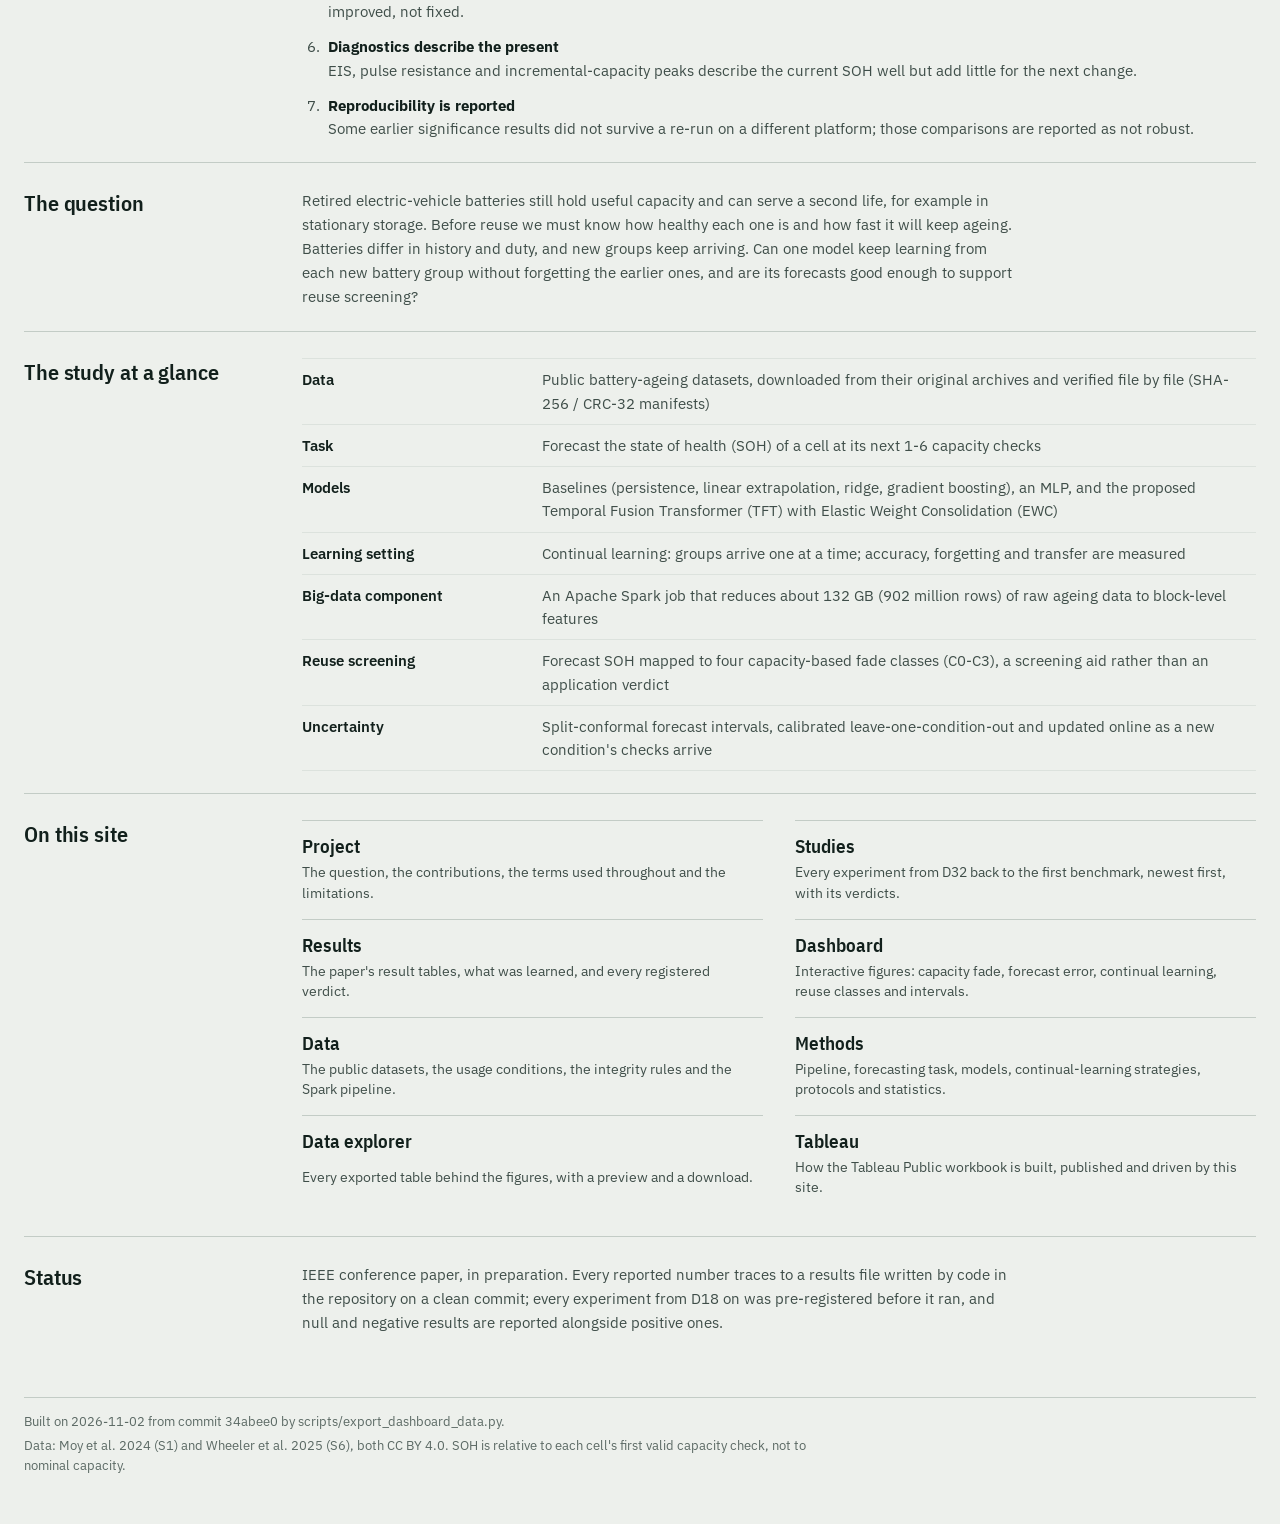
==== commit 557849ad: "feat(dashboard): multi-page site, datasheet retheme and studies page Adds a nine-page site (home, pr" ====
--- a/dashboard/index.html
+++ b/dashboard/index.html
@@ -7,7 +7,7 @@
 <meta name="description" content="Interactive results of continual-learning SOH forecasting and reuse assessment for heterogeneous second-life EV batteries.">
 <link rel="preconnect" href="https://fonts.googleapis.com">
 <link rel="preconnect" href="https://fonts.gstatic.com" crossorigin>
-<link rel="stylesheet" href="https://fonts.googleapis.com/css2?family=Archivo:wdth,wght@75..100,400..700&family=Source+Serif+4:opsz,wght@8..60,400..700&display=swap">
+<link rel="stylesheet" href="https://fonts.googleapis.com/css2?family=IBM+Plex+Sans+Condensed:wght@500;600;700&family=IBM+Plex+Sans:wght@400;500;600&display=swap">
 <link rel="stylesheet" href="styles.css">
 <script type="module" src="src/main.js"></script>
 </head>
@@ -15,13 +15,17 @@
 <a class="skip" href="#main">Skip to content</a>
 <header class="bar">
   <div class="bar-in">
-    <a class="wordmark" href="#" aria-label="Residual TFT-EWC results, overview">Residual TFT-EWC <span>results</span></a>
-    <nav class="tabs" role="tablist" aria-label="Sections">
-      <button role="tab" id="t-overview" aria-controls="tab-overview" aria-selected="true">Overview</button>
-      <button role="tab" id="t-soh" aria-controls="tab-soh" aria-selected="false" tabindex="-1">Capacity fade</button>
-      <button role="tab" id="t-accuracy" aria-controls="tab-accuracy" aria-selected="false" tabindex="-1">Forecast error</button>
-      <button role="tab" id="t-continual" aria-controls="tab-continual" aria-selected="false" tabindex="-1">Continual learning</button>
-      <button role="tab" id="t-reuse" aria-controls="tab-reuse" aria-selected="false" tabindex="-1">Reuse and intervals</button>
+    <a class="wordmark" href="#page=home" aria-label="Residual TFT-EWC, home">Residual TFT-EWC <span>second-life battery health</span></a>
+    <nav class="site-nav" aria-label="Site">
+      <a href="#page=home" data-page="home">Home</a>
+      <a href="#page=project" data-page="project">Project</a>
+      <a href="#page=data" data-page="data">Data</a>
+      <a href="#page=methods" data-page="methods">Methods</a>
+      <a href="#page=studies" data-page="studies">Studies</a>
+      <a href="#page=results" data-page="results">Results</a>
+      <a href="#page=dashboard" data-page="dashboard">Dashboard</a>
+      <a href="#page=explorer" data-page="explorer">Data explorer</a>
+      <a href="#page=tableau" data-page="tableau">Tableau</a>
     </nav>
     <div class="bar-end">
       <a id="platform-link" href="#">Data platform</a>
@@ -29,6 +33,19 @@
     </div>
   </div>
 </header>
+
+<div class="dashbar" id="dashbar">
+  <div class="dashbar-in">
+    <span class="dashbar-name">Dashboard</span>
+    <nav class="tabs" role="tablist" aria-label="Dashboard panes">
+      <button role="tab" id="t-overview" aria-controls="tab-overview" aria-selected="true">Overview</button>
+      <button role="tab" id="t-soh" aria-controls="tab-soh" aria-selected="false" tabindex="-1">Capacity fade</button>
+      <button role="tab" id="t-accuracy" aria-controls="tab-accuracy" aria-selected="false" tabindex="-1">Forecast error</button>
+      <button role="tab" id="t-continual" aria-controls="tab-continual" aria-selected="false" tabindex="-1">Continual learning</button>
+      <button role="tab" id="t-reuse" aria-controls="tab-reuse" aria-selected="false" tabindex="-1">Reuse and intervals</button>
+    </nav>
+  </div>
+</div>
 
 <form class="filters" id="filters" aria-label="Filters applied to every figure" onsubmit="return false">
   <div class="filters-in">
@@ -54,7 +71,9 @@
   </div>
 </form>
 
-<div class="page">
+<div class="page site" id="site-page" hidden></div>
+
+<div class="page" id="dash-page">
   <header class="pagehead">
     <h1 id="page-title">How well a continual model forecasts battery health</h1>
     <p class="deck" id="page-deck">Forecasts of state of health at the next capacity checks, from a model that keeps learning as new battery groups arrive.</p>
@@ -63,8 +82,10 @@
   <main id="main" class="layout">
     <div class="panels">
       <section class="tab" id="tab-overview" role="tabpanel" aria-labelledby="t-overview">
+        <div class="kpis" id="kpis" aria-label="Headline results"></div>
         <div id="overview-finding"></div>
-        <figure class="fig hero">
+        <figure class="fig">
+          <div class="fig-head"><h2>Test error against the baselines</h2></div>
           <div class="fig-body" id="headline-chart"></div>
           <figcaption id="headline-caption">Test RMSE of SOH in percentage points. Proposed model: mean of 50 runs in each seed set. Baselines are single deterministic fits. Lower is better.</figcaption>
           <details class="more"><summary>Show the table with significance verdicts</summary><div class="scroll" id="headline"></div></details>
@@ -87,6 +108,9 @@
     </aside>
   </main>
 
+</div>
+
+<div class="page foot-wrap">
   <footer class="foot">
     <p id="provenance">Reading results…</p>
     <p>Data: Moy et al. 2024 (S1) and Wheeler et al. 2025 (S6), both CC BY 4.0. SOH is relative to each cell's first valid capacity check, not to nominal capacity.</p>
--- a/dashboard/styles.css
+++ b/dashboard/styles.css
@@ -1,50 +1,53 @@
-/* Results dashboard: the paper's figures, made live.
-   Reading voice in Source Serif 4 (titles, findings, captions); data and controls in Archivo.
-   Chart colours follow the validated reference palette: categorical slots in fixed order,
-   one-hue sequential blue, blue-grey-red diverging. The proposed model is always the data blue. */
+/* Project site and results dashboard, styled as an engineering datasheet for battery cells.
+   Type: IBM Plex Sans Condensed for display, IBM Plex Sans for text, tabular figures for every number.
+   Interface accent: phosphate green. Chart colours follow the validated reference palette (categorical slots in fixed
+   order, one-hue sequential blue, blue-grey-red diverging); the proposed model is always the data blue. */
 :root {
   color-scheme: light;
-  --ground: #e9edeb; --surface: #ffffff; --surface-2: #f3f5f4; --ink: #16262e; --ink-2: #4b5b62; --muted: #66757b;
-  --rule: #cdd5d3; --rule-soft: #e1e6e4; --axis: #b9c2c0; --grid: #e6ebe9;
-  --bar: #16262e; --bar-ink: #e6ecea; --bar-muted: #9fb0b5;
-  --accent: #2a78d6; --accent-ink: #1c5cab; --accent-soft: #e5eef9; --neutral: #8a8981; --neutral-soft: #d3d6d3;
+  --ground: #edf0ec; --surface: #fbfcfa; --surface-2: #e3e8e3; --ink: #12201c; --ink-2: #3f4e49; --muted: #5b6964;
+  --rule: #c3ccc6; --rule-soft: #dce2dd; --axis: #aab5af; --grid: #e1e6e2;
+  --bar: var(--ground); --bar-ink: #12201c; --bar-muted: #4f5e58;
+  --accent: #0f6b5a; --accent-ink: #0b5a4b; --accent-soft: #d6eae3; --on-accent: #ffffff; --neutral: #8a8981; --neutral-soft: #d3d6d3;
+  --data-ink: #1c5cab; --data-soft: #e5eef9;
   --good: #1e6b2e; --bad: #b0302f;
   --c1: #2a78d6; --c2: #eb6834; --c3: #1baf7a; --c4: #eda100; --c5: #e87ba4; --c6: #008300; --c7: #6250d6; --c8: #e34948;
   --on-seq: #ffffff; --seq-0: #ffffff; --seq-1: #cde2fb; --seq-2: #86b6ef; --seq-3: #3987e5; --seq-4: #1c5cab; --seq-5: #0d366b;
   --div-neg: #2a78d6; --div-mid: #eceeed; --div-pos: #e34948;
-  --serif: "Source Serif 4", Georgia, "Times New Roman", serif;
-  --sans: "Archivo", "Segoe UI", system-ui, sans-serif;
+  --sans: "IBM Plex Sans", "Segoe UI", system-ui, sans-serif;
+  --display: "IBM Plex Sans Condensed", "Arial Narrow", var(--sans);
   --measure: 68ch;
 }
 @media (prefers-color-scheme: dark) {
   :root:not([data-theme="light"]) {
-    color-scheme: dark;
-    --ground: #121a1d; --surface: #19242a; --surface-2: #1f2c32; --ink: #e6ecea; --ink-2: #b4c0c3; --muted: #8d9ba0;
-    --rule: #2d3b41; --rule-soft: #24323a; --axis: #3b4a50; --grid: #24323a;
-    --bar: #0c1316; --bar-ink: #e6ecea; --bar-muted: #8d9ba0;
-    --accent: #5b9bea; --accent-ink: #86b6ef; --accent-soft: #1b2c3d; --neutral: #8a8981; --neutral-soft: #3a4549;
-    --good: #4cc463; --bad: #ec7b7a;
-    --c1: #3987e5; --c2: #d95926; --c3: #199e70; --c4: #c98500; --c5: #d55181; --c6: #008300; --c7: #9085e9; --c8: #e66767;
-    --on-seq: #0d1418; --seq-0: #19242a; --seq-1: #13304d; --seq-2: #184f95; --seq-3: #256abf; --seq-4: #5598e7; --seq-5: #b7d3f6;
-    --div-neg: #3987e5; --div-mid: #2e3a3f; --div-pos: #e66767;
+  color-scheme: dark;
+  --ground: #131b19; --surface: #19231f; --surface-2: #202c28; --ink: #e4eae6; --ink-2: #b2beb8; --muted: #8d9b95;
+  --rule: #2f3d38; --rule-soft: #25322e; --axis: #3c4b46; --grid: #25322e;
+  --bar: var(--ground); --bar-ink: #e4eae6; --bar-muted: #9aa8a2;
+  --accent: #4fb89c; --accent-ink: #7ccdb6; --accent-soft: #1d3a32; --on-accent: #0c1513; --neutral: #8a8981; --neutral-soft: #3a4549;
+  --data-ink: #86b6ef; --data-soft: #1b2c3d;
+  --good: #4cc463; --bad: #ec7b7a;
+  --c1: #3987e5; --c2: #d95926; --c3: #199e70; --c4: #c98500; --c5: #d55181; --c6: #008300; --c7: #9085e9; --c8: #e66767;
+  --on-seq: #0d1418; --seq-0: #19231f; --seq-1: #13304d; --seq-2: #184f95; --seq-3: #256abf; --seq-4: #5598e7; --seq-5: #b7d3f6;
+  --div-neg: #3987e5; --div-mid: #2e3a37; --div-pos: #e66767;
   }
 }
 :root[data-theme="dark"] {
   color-scheme: dark;
-  --ground: #121a1d; --surface: #19242a; --surface-2: #1f2c32; --ink: #e6ecea; --ink-2: #b4c0c3; --muted: #8d9ba0;
-  --rule: #2d3b41; --rule-soft: #24323a; --axis: #3b4a50; --grid: #24323a;
-  --bar: #0c1316; --bar-ink: #e6ecea; --bar-muted: #8d9ba0;
-  --accent: #5b9bea; --accent-ink: #86b6ef; --accent-soft: #1b2c3d; --neutral: #8a8981; --neutral-soft: #3a4549;
+  --ground: #131b19; --surface: #19231f; --surface-2: #202c28; --ink: #e4eae6; --ink-2: #b2beb8; --muted: #8d9b95;
+  --rule: #2f3d38; --rule-soft: #25322e; --axis: #3c4b46; --grid: #25322e;
+  --bar: var(--ground); --bar-ink: #e4eae6; --bar-muted: #9aa8a2;
+  --accent: #4fb89c; --accent-ink: #7ccdb6; --accent-soft: #1d3a32; --on-accent: #0c1513; --neutral: #8a8981; --neutral-soft: #3a4549;
+  --data-ink: #86b6ef; --data-soft: #1b2c3d;
   --good: #4cc463; --bad: #ec7b7a;
   --c1: #3987e5; --c2: #d95926; --c3: #199e70; --c4: #c98500; --c5: #d55181; --c6: #008300; --c7: #9085e9; --c8: #e66767;
-  --on-seq: #0d1418; --seq-0: #19242a; --seq-1: #13304d; --seq-2: #184f95; --seq-3: #256abf; --seq-4: #5598e7; --seq-5: #b7d3f6;
-  --div-neg: #3987e5; --div-mid: #2e3a3f; --div-pos: #e66767;
+  --on-seq: #0d1418; --seq-0: #19231f; --seq-1: #13304d; --seq-2: #184f95; --seq-3: #256abf; --seq-4: #5598e7; --seq-5: #b7d3f6;
+  --div-neg: #3987e5; --div-mid: #2e3a37; --div-pos: #e66767;
 }
 
 * { box-sizing: border-box; }
 [hidden] { display: none !important; }
 html { -webkit-text-size-adjust: 100%; }
-body { margin: 0; background: var(--ground); color: var(--ink); font: 400 15px/1.5 var(--sans); font-variant-numeric: tabular-nums; }
+body { margin: 0; background: var(--ground); color: var(--ink); font: 400 15px/1.55 var(--sans); font-variant-numeric: tabular-nums; -webkit-font-smoothing: antialiased; }
 a { color: var(--accent-ink); text-underline-offset: 2px; }
 button, select { font: inherit; color: inherit; }
 .skip { position: absolute; left: -9999px; }
@@ -52,10 +55,10 @@
 :focus-visible { outline: 2px solid var(--accent); outline-offset: 2px; }
 
 /* ---------- Top bar: the study's name and its sections ---------- */
-.bar { background: var(--bar); color: var(--bar-ink); }
-.bar-in { max-width: 1320px; margin: 0 auto; padding: 0 24px; display: flex; align-items: center; gap: 28px; min-height: 52px; }
-.wordmark { font: 600 17px/1 var(--serif); color: var(--bar-ink); text-decoration: none; white-space: nowrap; letter-spacing: -.005em; }
-.wordmark span { font-weight: 400; color: var(--bar-muted); font-style: italic; }
+.bar { background: var(--bar); color: var(--bar-ink); border-bottom: 3px solid var(--ink); }
+.bar-in { max-width: 1320px; margin: 0 auto; padding: 0 24px; display: flex; align-items: center; gap: 28px; min-height: 58px; }
+.wordmark { font: 700 19px/1 var(--display); letter-spacing: -.005em; color: var(--bar-ink); text-decoration: none; white-space: nowrap; }
+.wordmark span { font-weight: 400; color: var(--bar-muted); }
 .tabs { display: flex; gap: 2px; overflow-x: auto; scrollbar-width: none; flex: 1; align-self: stretch; }
 .tabs button { background: none; border: 0; padding: 0 12px; color: var(--bar-muted); font: 500 14px/1 var(--sans); cursor: pointer;
   white-space: nowrap; border-bottom: 2px solid transparent; border-top: 2px solid transparent; }
@@ -65,33 +68,34 @@
 .bar-end { display: flex; align-items: center; gap: 16px; font-size: 13px; white-space: nowrap; }
 .bar-end a { color: var(--bar-muted); }
 .bar-end a:hover { color: var(--bar-ink); }
-.bar-end button { background: none; border: 1px solid #3d4f57; border-radius: 4px; color: var(--bar-ink); padding: 5px 9px; cursor: pointer; font-size: 13px; }
+.bar-end button { background: none; border: 1px solid var(--rule); border-radius: 2px; color: var(--bar-ink); padding: 5px 9px; cursor: pointer; font-size: 13px; }
 .bar-end button:hover { border-color: var(--bar-muted); }
 
 /* ---------- Filter strip ---------- */
-.filters { position: sticky; top: 0; z-index: 20; background: var(--surface); border-bottom: 1px solid var(--rule); }
+.filters { position: sticky; top: 0; z-index: 20; background: var(--surface); border-bottom: 1px solid var(--rule); box-shadow: 0 6px 14px -12px rgba(18,32,28,.35); }
 .filters-in { max-width: 1320px; margin: 0 auto; padding: 10px 24px 12px; display: flex; flex-wrap: wrap; gap: 8px 14px; align-items: end; }
-.filters label { display: grid; gap: 3px; font: 500 12.5px/1.2 var(--sans); color: var(--muted); flex: 1 1 170px; max-width: 270px; min-width: 0; }
+.filters label { display: grid; gap: 3px; font: 500 12px/1.2 var(--sans); color: var(--muted); flex: 1 1 170px; max-width: 270px; min-width: 0; }
+.filters label.off { opacity: .45; }
+.filters label.off select { cursor: not-allowed; }
 select { width: 100%; min-width: 0; font: 400 14px/1.3 var(--sans); color: var(--ink); background: var(--surface); border: 1px solid var(--rule);
-  border-radius: 4px; padding: 7px 28px 7px 9px; appearance: none; cursor: pointer;
+  border-radius: 2px; padding: 7px 28px 7px 9px; appearance: none; cursor: pointer;
   background-image: linear-gradient(45deg, transparent 50%, var(--ink-2) 50%), linear-gradient(135deg, var(--ink-2) 50%, transparent 50%);
   background-position: right 14px center, right 9px center; background-size: 5px 5px; background-repeat: no-repeat; }
 select:hover { border-color: var(--ink-2); }
 #reset { background: none; border: 0; color: var(--accent-ink); padding: 8px 2px; cursor: pointer; text-decoration: underline; text-underline-offset: 3px; font-size: 13.5px; }
 
 /* ---------- Page ---------- */
-.page { max-width: 1320px; margin: 0 auto; padding: 40px 24px 48px; display: grid; gap: 28px; }
-.pagehead { display: grid; gap: 10px; max-width: 900px; }
-h1 { font: 600 clamp(32px, 4.4vw, 52px)/1.05 var(--serif); letter-spacing: -.02em; margin: 0; text-wrap: balance;
-  font-variation-settings: "opsz" 60; }
-.deck { font: 400 17px/1.55 var(--serif); color: var(--ink-2); margin: 0; max-width: var(--measure); }
-h2 { font: 600 19px/1.25 var(--serif); margin: 0; letter-spacing: -.005em; }
+.page { max-width: 1320px; margin: 0 auto; padding: 28px 24px 48px; display: grid; gap: 20px; }
+.pagehead { display: grid; gap: 6px; max-width: 900px; }
+h1 { font: 600 clamp(30px, 3.4vw, 40px)/1.05 var(--display); letter-spacing: -.01em; margin: 0; text-wrap: balance; }
+.deck { font: 400 16px/1.55 var(--sans); color: var(--ink-2); margin: 0; max-width: var(--measure); }
+h2 { font: 600 17px/1.25 var(--display); margin: 0; }
 h3 { font: 600 14.5px/1.3 var(--sans); margin: 0; }
 
 .layout { display: grid; grid-template-columns: minmax(0, 1fr); gap: 24px; align-items: start; }
 .layout.with-details { grid-template-columns: minmax(0, 1fr) minmax(280px, 320px); }
 .panels { min-width: 0; }
-.tab { display: grid; grid-template-columns: repeat(12, minmax(0, 1fr)); gap: 24px 22px; counter-reset: fig; }
+.tab { display: grid; grid-template-columns: repeat(12, minmax(0, 1fr)); gap: 20px 22px; }
 .tab > *, .native > * { grid-column: span 12; }
 .native > .half { grid-column: span 6; }
 .native > .wide { grid-column: span 7; }
@@ -99,24 +103,36 @@
 @media (max-width: 1100px) { .native > .half, .native > .wide, .native > .narrow { grid-column: span 12; } }
 
 /* The finding: the section's result in one sentence, in the paper's voice. */
-.finding { margin: 0; max-width: 62ch; font: 400 clamp(19px, 1.9vw, 23px)/1.45 var(--serif); color: var(--ink); text-wrap: pretty; }
+.finding { margin: 0; max-width: 80ch; font: 400 16px/1.6 var(--sans); color: var(--ink); text-wrap: pretty;
+  border-left: 3px solid var(--accent); padding: 2px 0 2px 14px; }
 .finding b { font-weight: 600; }
-.finding small { display: block; margin-top: 10px; font: 400 14px/1.5 var(--sans); color: var(--muted); max-width: var(--measure); }
+.finding small { display: block; margin-top: 6px; font-size: 13px; color: var(--muted); }
+
+/* KPI strip: the headline numbers, each with its comparison and the test verdict. */
+.kpis { display: grid; grid-template-columns: repeat(auto-fit, minmax(min(230px, 100%), 1fr)); border-top: 3px solid var(--ink); border-bottom: 1px solid var(--rule); background: var(--surface); }
+.kpi { padding: 16px 20px 18px; display: grid; gap: 6px; align-content: start; border-left: 1px solid var(--rule); }
+.kpi:first-child { border-left: 0; }
+.kpi .k { font-size: 13px; font-weight: 500; color: var(--ink-2); }
+.kpi .v { font: 600 46px/1 var(--display); letter-spacing: -.02em; color: var(--ink); }
+.kpi .v small { font: 500 16px var(--sans); color: var(--muted); margin-left: 5px; letter-spacing: 0; }
+.kpi .n { font-size: 13px; color: var(--muted); }
+.kpi .st { justify-self: start; font-size: 12.5px; font-weight: 600; padding-left: 14px; position: relative; }
+.kpi .st::before { content: ""; position: absolute; left: 0; top: .42em; width: 8px; height: 8px; background: currentColor; }
+.st.level { color: var(--ink-2); } .st.better { color: var(--good); } .st.worse { color: var(--bad); }
+.kpi-note { margin: 10px 0 0; font-size: 13px; color: var(--muted); max-width: 110ch; line-height: 1.55; }
 
 /* Figures: numbered like the manuscript. */
-.fig { margin: 0; background: var(--surface); border: 1px solid var(--rule); border-radius: 4px; padding: 20px 22px 16px;
-  display: grid; gap: 14px; align-content: start; min-width: 0; counter-increment: fig; }
-.fig.hero { background: none; border: 0; border-radius: 0; padding: 18px 0 0; border-top: 2px solid var(--ink); }
+.fig { margin: 0; background: var(--surface); border: 1px solid var(--rule); border-top: 2px solid var(--ink); border-radius: 0; padding: 16px 20px 14px;
+  display: grid; gap: 12px; align-content: start; min-width: 0; }
 .fig-head { display: flex; justify-content: space-between; align-items: baseline; gap: 12px; flex-wrap: wrap; }
 .fig-body { display: grid; gap: 12px; min-width: 0; }
-.fig figcaption { font: 400 14px/1.5 var(--serif); color: var(--ink-2); max-width: 90ch; }
-.fig figcaption::before { content: "Fig. " counter(fig) ". "; font-weight: 600; color: var(--ink); }
+.fig figcaption { font: 400 12.5px/1.5 var(--sans); color: var(--muted); max-width: 100ch; border-top: 1px solid var(--rule-soft); padding-top: 8px; }
 .fig-tools { display: flex; justify-content: space-between; align-items: center; gap: 12px; flex-wrap: wrap; }
 .fig .more { border-top: 1px solid var(--rule-soft); padding-top: 10px; }
 .more summary { cursor: pointer; font-size: 13.5px; color: var(--accent-ink); }
 .more[open] summary { margin-bottom: 12px; }
 .textbtn { background: none; border: 0; padding: 0; color: var(--accent-ink); cursor: pointer; font-size: 13.5px; text-decoration: underline; text-underline-offset: 3px; }
-.panel h3 { font: 600 15px/1.3 var(--serif); }
+.panel h3 { font: 600 13.5px/1.3 var(--sans); color: var(--ink-2); }
 .panels2 { display: grid; grid-template-columns: repeat(auto-fit, minmax(min(400px, 100%), 1fr)); gap: 8px 40px; }
 .panel { display: grid; gap: 6px; min-width: 0; }
 
@@ -131,7 +147,7 @@
 td { padding: 7px 10px; border-bottom: 1px solid var(--rule-soft); white-space: nowrap; }
 td.r, th.r { text-align: right; }
 td.prose { white-space: normal; min-width: 200px; }
-tr.proposed td:first-child { font-weight: 600; color: var(--accent-ink); }
+tr.proposed td:first-child { font-weight: 600; color: var(--data-ink); }
 tr.sep td { padding-top: 16px; color: var(--muted); font-size: 12.5px; border-bottom-color: var(--ink-2); }
 .best { font-weight: 600; }
 .verdict { display: inline-block; font-size: 12px; padding: 1px 6px; border-radius: 3px; border: 1px solid var(--rule); color: var(--ink-2); margin-left: 8px; }
@@ -148,7 +164,9 @@
 table.heat th.col { text-align: right; cursor: pointer; }
 table.heat th.col.sel { color: var(--ink); text-decoration: underline; }
 table.heat th[scope="row"] { font: 400 13.5px var(--sans); color: var(--ink); padding-right: 16px; }
-table.heat tr.proposed th[scope="row"] { font-weight: 600; color: var(--accent-ink); }
+table.heat th.col { vertical-align: bottom; white-space: normal; min-width: 92px; }
+table.heat th .colsub { display: block; font-weight: 400; font-size: 11.5px; color: var(--muted); }
+table.heat tr.proposed th[scope="row"] { font-weight: 600; color: var(--data-ink); }
 .dot { font-size: 8px; vertical-align: 2px; margin-right: 5px; }
 .legend { display: flex; align-items: center; gap: 8px; font-size: 12.5px; color: var(--muted); flex-wrap: wrap; }
 .ramp { width: 140px; height: 8px; border-radius: 1px; }
@@ -162,21 +180,18 @@
 .chart .ax { stroke: var(--axis); }
 .chart .ref { stroke: var(--ink-2); stroke-width: 1; }
 .chart .reflab { fill: var(--ink-2); font-weight: 500; paint-order: stroke; stroke: var(--surface); stroke-width: 4px; }
-.fig.hero .chart .reflab, .fig.hero .chart .lab { stroke: var(--ground); }
-.chart .band { fill: var(--accent-soft); opacity: .6; }
+.chart .band { fill: var(--data-soft); opacity: .8; }
 .chart .ln { fill: none; stroke: var(--col); stroke-width: 2; stroke-linejoin: round; stroke-linecap: round; }
 .chart .ln.emph { stroke-width: 3; }
 .chart .pt { fill: var(--col); stroke: var(--surface); stroke-width: 2; }
 .chart .pt.open { fill: var(--surface); stroke: var(--col); stroke-width: 2; }
-.fig.hero .chart .pt { stroke: var(--ground); }
-.fig.hero .chart .pt.open { fill: var(--ground); stroke: var(--col); }
 .chart .whisk { stroke: var(--ink-2); stroke-width: 1.5; }
 .chart .lab { fill: var(--ink); font-weight: 600; paint-order: stroke; stroke: var(--surface); stroke-width: 4px; }
 .chart .lab.muted { fill: var(--ink-2); font-weight: 400; }
 .chart .rowlab { fill: var(--ink); font: 400 13.5px var(--sans); }
-.chart .rowlab.emph { fill: var(--accent-ink); font-weight: 600; }
+.chart .rowlab.emph { fill: var(--data-ink); font-weight: 600; }
 .chart .rowband { fill: transparent; }
-.chart .rowband.emph { fill: var(--accent-soft); }
+.chart .rowband.emph { fill: var(--data-soft); }
 .chart .series { cursor: pointer; }
 .chart .series.dim { opacity: .14; }
 .chart .hitline { fill: none; stroke: transparent; stroke-width: 14; }
@@ -193,6 +208,12 @@
 .chip[aria-pressed="true"] { color: var(--ink); font-weight: 600; border-bottom-color: var(--ink); }
 .chip .sw { width: 16px; height: 3px; border-radius: 1px; background: var(--col); }
 .chip .sw.dot { width: 9px; height: 9px; border-radius: 50%; margin: 0; }
+.lgroups { width: 100%; display: grid; grid-template-columns: repeat(auto-fill, minmax(min(400px, 100%), 1fr)); gap: 8px 24px; }
+.lgroup { display: flex; flex-wrap: wrap; align-items: center; gap: 2px 10px; font-size: 13px; }
+.lgroup .gname { display: inline-flex; align-items: center; gap: 6px; color: var(--ink); font-weight: 500; }
+.lgroup .gname .sw { width: 16px; height: 3px; border-radius: 1px; background: var(--col); }
+.lgroup .gdesc { color: var(--muted); }
+.lgroup .chip { font-size: 12.5px; }
 .chip .sw.ring { width: 9px; height: 9px; border-radius: 50%; background: none; border: 2px solid var(--col); }
 .empty { padding: 28px 20px; color: var(--muted); font-size: 14px; text-align: center; border: 1px dashed var(--rule); border-radius: 4px; }
 .stable { max-height: 340px; overflow: auto; }
@@ -207,7 +228,7 @@
 .details dt { color: var(--muted); }
 .details dd { margin: 0; }
 .details h3 { margin-top: 6px; }
-.notice { background: var(--surface-2); border-left: 3px solid var(--accent); padding: 10px 14px; font-size: 14px; color: var(--ink-2); margin: 0; }
+.notice { background: var(--surface-2); border-left: 3px solid var(--ink-2); padding: 10px 14px; font-size: 14px; color: var(--ink-2); margin: 0; }
 .viz { width: 100%; min-height: 640px; border: 1px solid var(--rule); background: var(--surface); overflow: hidden; }
 tableau-viz { display: block; width: 100%; }
 .tip { position: fixed; pointer-events: none; background: var(--ink); color: var(--surface); font: 400 13px/1.45 var(--sans);
@@ -241,3 +262,152 @@
   body { background: #fff; }
   .fig { break-inside: avoid; }
 }
+
+/* ---------- Site: navigation ---------- */
+.site-nav { display: flex; gap: 2px; overflow-x: auto; scrollbar-width: none; flex: 1; align-self: stretch; }
+.site-nav a { display: flex; align-items: center; padding: 0 11px; color: var(--bar-muted); text-decoration: none; font-weight: 500; font-size: 14px;
+  white-space: nowrap; border-bottom: 2px solid transparent; border-top: 2px solid transparent; }
+.site-nav a:hover { color: var(--bar-ink); border-bottom-color: var(--rule); }
+.site-nav a[aria-current="page"] { color: var(--bar-ink); font-weight: 600; border-bottom: 3px solid var(--accent); margin-bottom: -3px; }
+.site-nav a:focus-visible { outline-offset: -4px; }
+.dashbar { background: var(--surface-2); border-bottom: 1px solid var(--rule); }
+.dashbar-in { max-width: 1320px; margin: 0 auto; padding: 0 24px; display: flex; align-items: stretch; gap: 18px; min-height: 44px; }
+.dashbar-name { align-self: center; font-weight: 600; font-size: 13px; color: var(--muted); }
+.dashbar .tabs button { color: var(--ink-2); }
+.dashbar .tabs button:hover { color: var(--ink); }
+.dashbar .tabs button[aria-selected="true"] { color: var(--ink); border-bottom-color: var(--accent); font-weight: 600; }
+.filters { top: 0; }
+
+/* ---------- Site: content pages ---------- */
+.page.site { gap: 8px; }
+.foot-wrap { padding-top: 0; }
+.hero { padding: 36px 0 18px; display: grid; gap: 16px; max-width: 980px; }
+.hero h1 { font: 600 clamp(38px, 5.4vw, 68px)/.98 var(--display); letter-spacing: -.025em; max-width: 21ch; hyphens: manual; }
+.hero-claim { margin: 0; font-size: 19px; line-height: 1.5; color: var(--ink); max-width: 62ch; border-left: 3px solid var(--accent); padding-left: 16px; }
+.kicker { margin: 0; font-size: 14px; font-weight: 500; color: var(--accent-ink); }
+.hero-sub { margin: 0; font-size: 19px; line-height: 1.4; color: var(--ink); font-weight: 500; max-width: 60ch; }
+.hero-q { margin: 0; font-size: 15px; line-height: 1.6; color: var(--ink-2); max-width: 75ch; }
+.actions { display: flex; flex-wrap: wrap; gap: 10px; margin-top: 6px; }
+.btn { display: inline-flex; align-items: center; padding: 10px 16px; border-radius: 2px; border: 1px solid var(--ink); background: transparent;
+  color: var(--ink); text-decoration: none; font-weight: 500; font-size: 14.5px; transition: background-color .15s, color .15s; }
+.btn:hover { background: var(--surface-2); }
+.btn:active { transform: translateY(1px); }
+.btn.primary { background: var(--ink); border-color: var(--ink); color: var(--ground); }
+.btn.primary:hover { background: var(--accent); border-color: var(--accent); color: var(--on-accent); }
+.sect { border-top: 1px solid var(--rule); padding: 26px 0 14px; display: grid; gap: 14px; scroll-margin-top: 12px; grid-template-columns: minmax(0, 1fr); }
+.sect > h2 { font-size: 22px; letter-spacing: -.005em; }
+@media (min-width: 1000px) {
+  .sect { grid-template-columns: 230px minmax(0, 1fr); column-gap: 48px; row-gap: 0; }
+  .sect > * + * { margin-top: 14px; }
+  .sect > h2 + * { margin-top: 0; }
+  .sect > * { grid-column: 2; }
+  .sect > h2 { grid-column: 1; grid-row: 1 / span 9; align-self: start; position: sticky; top: 18px; }
+}
+.lede { margin: 0; color: var(--ink-2); max-width: 80ch; font-size: 15px; line-height: 1.6; }
+.toc { display: flex; flex-wrap: wrap; gap: 6px 18px; font-size: 13.5px; padding: 4px 0 10px; }
+.toc a { color: var(--accent-ink); }
+.defs { display: grid; grid-template-columns: minmax(150px, 240px) minmax(0, 1fr); margin: 0; border-top: 1px solid var(--rule-soft); }
+.defs dt, .defs dd { margin: 0; padding: 9px 12px 9px 0; border-bottom: 1px solid var(--rule-soft); }
+.defs dt { font-weight: 600; }
+.defs dd { color: var(--ink-2); line-height: 1.55; }
+.bul { margin: 0; padding-left: 20px; display: grid; gap: 8px; max-width: 95ch; color: var(--ink-2); line-height: 1.55; }
+.findings { margin: 0; padding-left: 22px; display: grid; gap: 12px; max-width: 100ch; }
+.findings li { line-height: 1.55; color: var(--ink-2); padding-left: 4px; }
+.findings b { display: block; color: var(--ink); }
+.steps { margin: 0; padding: 0; list-style: none; counter-reset: step; display: grid; grid-template-columns: repeat(auto-fill, minmax(min(260px, 100%), 1fr)); gap: 12px; }
+.steps li { counter-increment: step; background: var(--surface); border: 0; border-top: 2px solid var(--ink); border-radius: 0; padding: 12px 14px; display: grid; gap: 4px; font-size: 13.5px; color: var(--ink-2); line-height: 1.5; }
+.steps li b { color: var(--ink); font-size: 14px; }
+.steps li b::before { content: counter(step); display: block; font: 600 26px/1 var(--display); color: var(--accent-ink); margin-bottom: 6px; }
+.cards { display: grid; grid-template-columns: repeat(auto-fill, minmax(min(300px, 100%), 1fr)); gap: 0 32px; }
+.card-link { border-top: 1px solid var(--rule); padding: 14px 8px 16px 0; display: grid; gap: 4px; text-decoration: none; color: var(--ink-2); font-size: 13.5px; line-height: 1.5; }
+.card-link b { color: var(--ink); font: 600 19px/1.2 var(--display); }
+.card-link:hover { border-top-color: var(--accent); box-shadow: inset 0 2px 0 var(--accent); }
+.card-link:hover b { color: var(--accent-ink); }
+table.info { background: var(--surface); border-top: 2px solid var(--ink); }
+table.info caption { caption-side: top; text-align: left; padding: 0 0 8px; color: var(--muted); font-size: 13px; }
+table.info th[scope="row"] { font-weight: 600; color: var(--ink); vertical-align: top; }
+table.info td, table.info th { white-space: normal; vertical-align: top; }
+.pfig { margin: 0; display: grid; gap: 8px; }
+.pfig img { width: 100%; max-width: 1100px; height: auto; background: #fff; border: 1px solid var(--rule); border-radius: 0; padding: 12px; }
+.pfig figcaption { font-size: 13px; color: var(--muted); }
+.stable.tall { max-height: 520px; }
+
+/* ---------- Data explorer ---------- */
+.xlist { display: grid; gap: 8px; }
+.xitem { background: var(--surface); border: 1px solid var(--rule); border-radius: 0; padding: 0 16px; }
+.xitem summary { cursor: pointer; display: grid; grid-template-columns: minmax(150px, 190px) 110px 130px minmax(0, 1fr); gap: 4px 14px; align-items: baseline; padding: 12px 0; font-size: 13.5px; }
+.xitem[open] summary { border-bottom: 1px solid var(--rule-soft); margin-bottom: 10px; }
+.xname { font-weight: 600; color: var(--ink); }
+.xrows { color: var(--ink-2); text-align: right; }
+.xwhere { font-size: 12px; color: var(--muted); }
+.xwhere.local { color: var(--c2); }
+.xdesc { color: var(--ink-2); line-height: 1.5; }
+.xbody { display: grid; gap: 8px; padding-bottom: 14px; }
+.xtools { display: flex; flex-wrap: wrap; gap: 8px 14px; align-items: center; }
+.xtools input { font: inherit; color: var(--ink); background: var(--surface); border: 1px solid var(--rule); border-radius: 4px; padding: 7px 10px; min-width: min(320px, 100%); }
+.xtable { font-size: 12.5px; }
+.xtable td { padding: 5px 10px; }
+.hash { font-size: 12px; color: var(--muted); }
+@media (max-width: 700px) {
+  .xitem summary { grid-template-columns: 1fr auto; }
+  .xwhere, .xdesc { grid-column: 1 / -1; }
+  .defs { grid-template-columns: minmax(0, 1fr); }
+  .defs dt { border-bottom: 0; padding-bottom: 0; }
+}
+@media (max-width: 900px) {
+  .site-nav { order: 3; flex-basis: 100%; min-height: 42px; margin: 0 -12px; }
+  .dashbar-in { padding: 0 16px; }
+  .dashbar-name { display: none; }
+}
+table.info th[scope="row"] { border-bottom: 1px solid var(--rule-soft); }
+.defs dt { overflow-wrap: anywhere; }
+
+/* ---------- Home: headline strip and latest studies ---------- */
+.headline { display: grid; padding-bottom: 18px; }
+.latest { list-style: none; margin: 0; padding: 0; display: grid; grid-template-columns: repeat(auto-fit, minmax(min(280px, 100%), 1fr)); gap: 0 28px; }
+.latest a { display: grid; gap: 6px; align-content: start; padding: 14px 0 16px; border-top: 2px solid var(--ink); text-decoration: none; color: var(--ink-2); font-size: 14px; line-height: 1.5; }
+.latest a:hover { border-top-color: var(--accent); }
+.latest a:hover b { color: var(--accent-ink); }
+.latest b { color: var(--ink); font: 600 19px/1.2 var(--display); }
+.sid { font: 700 15px/1 var(--display); color: var(--accent-ink); letter-spacing: .02em; }
+
+/* ---------- Studies ---------- */
+.after-list { list-style: none; margin: 0; padding: 0; display: grid; gap: 8px; }
+.after-list li { display: grid; grid-template-columns: 56px minmax(0, 1fr); gap: 2px 14px; font-size: 14px; }
+.after-list b { font: 700 15px/1.4 var(--display); color: var(--muted); grid-row: span 2; }
+.after-list small { color: var(--muted); font-size: 13px; }
+.study-index { display: flex; flex-wrap: wrap; gap: 4px; padding: 8px 0 12px; position: sticky; top: 0; z-index: 5; background: var(--ground); }
+.study-index a { font: 600 14px/1 var(--display); padding: 7px 10px; border: 1px solid var(--rule); color: var(--ink-2); text-decoration: none; background: var(--surface); }
+.study-index a:hover { border-color: var(--ink); color: var(--ink); }
+.studies { display: grid; }
+.study { display: grid; grid-template-columns: 170px minmax(0, 1fr); gap: 0 40px; border-top: 2px solid var(--ink); padding: 22px 0 30px; scroll-margin-top: 60px; }
+.study-id { display: grid; align-content: start; gap: 6px; }
+.study-id .sid { font: 700 44px/.95 var(--display); color: var(--ink); letter-spacing: -.02em; }
+.sdate { font-size: 13px; color: var(--ink-2); }
+.skind { font-size: 12.5px; color: var(--accent-ink); font-weight: 500; }
+.study-body { display: grid; gap: 12px; min-width: 0; max-width: 900px; }
+.study-body h3 { font: 600 24px/1.15 var(--display); letter-spacing: -.01em; }
+.sq { margin: 0; font-size: 16px; line-height: 1.55; color: var(--ink); }
+.ssetup { margin: 0; font-size: 14px; line-height: 1.55; color: var(--ink-2); }
+.sread { margin: 0; font-size: 14.5px; line-height: 1.6; color: var(--ink); border-left: 3px solid var(--rule); padding-left: 14px; }
+table.stbl { background: var(--surface); }
+table.stbl th.num, table.stbl td.num { text-align: right; }
+table.stbl th[scope="row"] { font: 400 13.5px var(--sans); color: var(--ink); white-space: normal; }
+.verdicts { list-style: none; margin: 0; padding: 0; display: grid; gap: 6px; }
+.vd { display: grid; grid-template-columns: 76px minmax(0, 1fr); gap: 10px; font-size: 14px; line-height: 1.45; color: var(--ink-2); }
+.vd .vt { font-weight: 600; font-size: 12.5px; padding-left: 14px; position: relative; color: var(--muted); }
+.vd .vt::before { content: ""; position: absolute; left: 0; top: .4em; width: 8px; height: 8px; background: currentColor; }
+.vd.good .vt { color: var(--good); }
+.vd.bad .vt { color: var(--bad); }
+.vd.level .vt { color: var(--ink-2); }
+.vd.open .vt::before { background: none; border: 1.5px solid currentColor; box-sizing: border-box; }
+@media (max-width: 760px) {
+  .study { grid-template-columns: minmax(0, 1fr); gap: 12px; }
+  .study-id { grid-auto-flow: column; justify-content: start; align-items: baseline; gap: 14px; }
+  .study-id .sid { font-size: 32px; }
+  .kpi { border-left: 0; border-top: 1px solid var(--rule); }
+  .kpi:first-child { border-top: 0; }
+}
+@media (prefers-reduced-motion: reduce) { .btn { transition: none; } }
+table.stbl th[scope="row"] { border-bottom: 1px solid var(--rule-soft); }
+.latest { margin-top: 18px; }
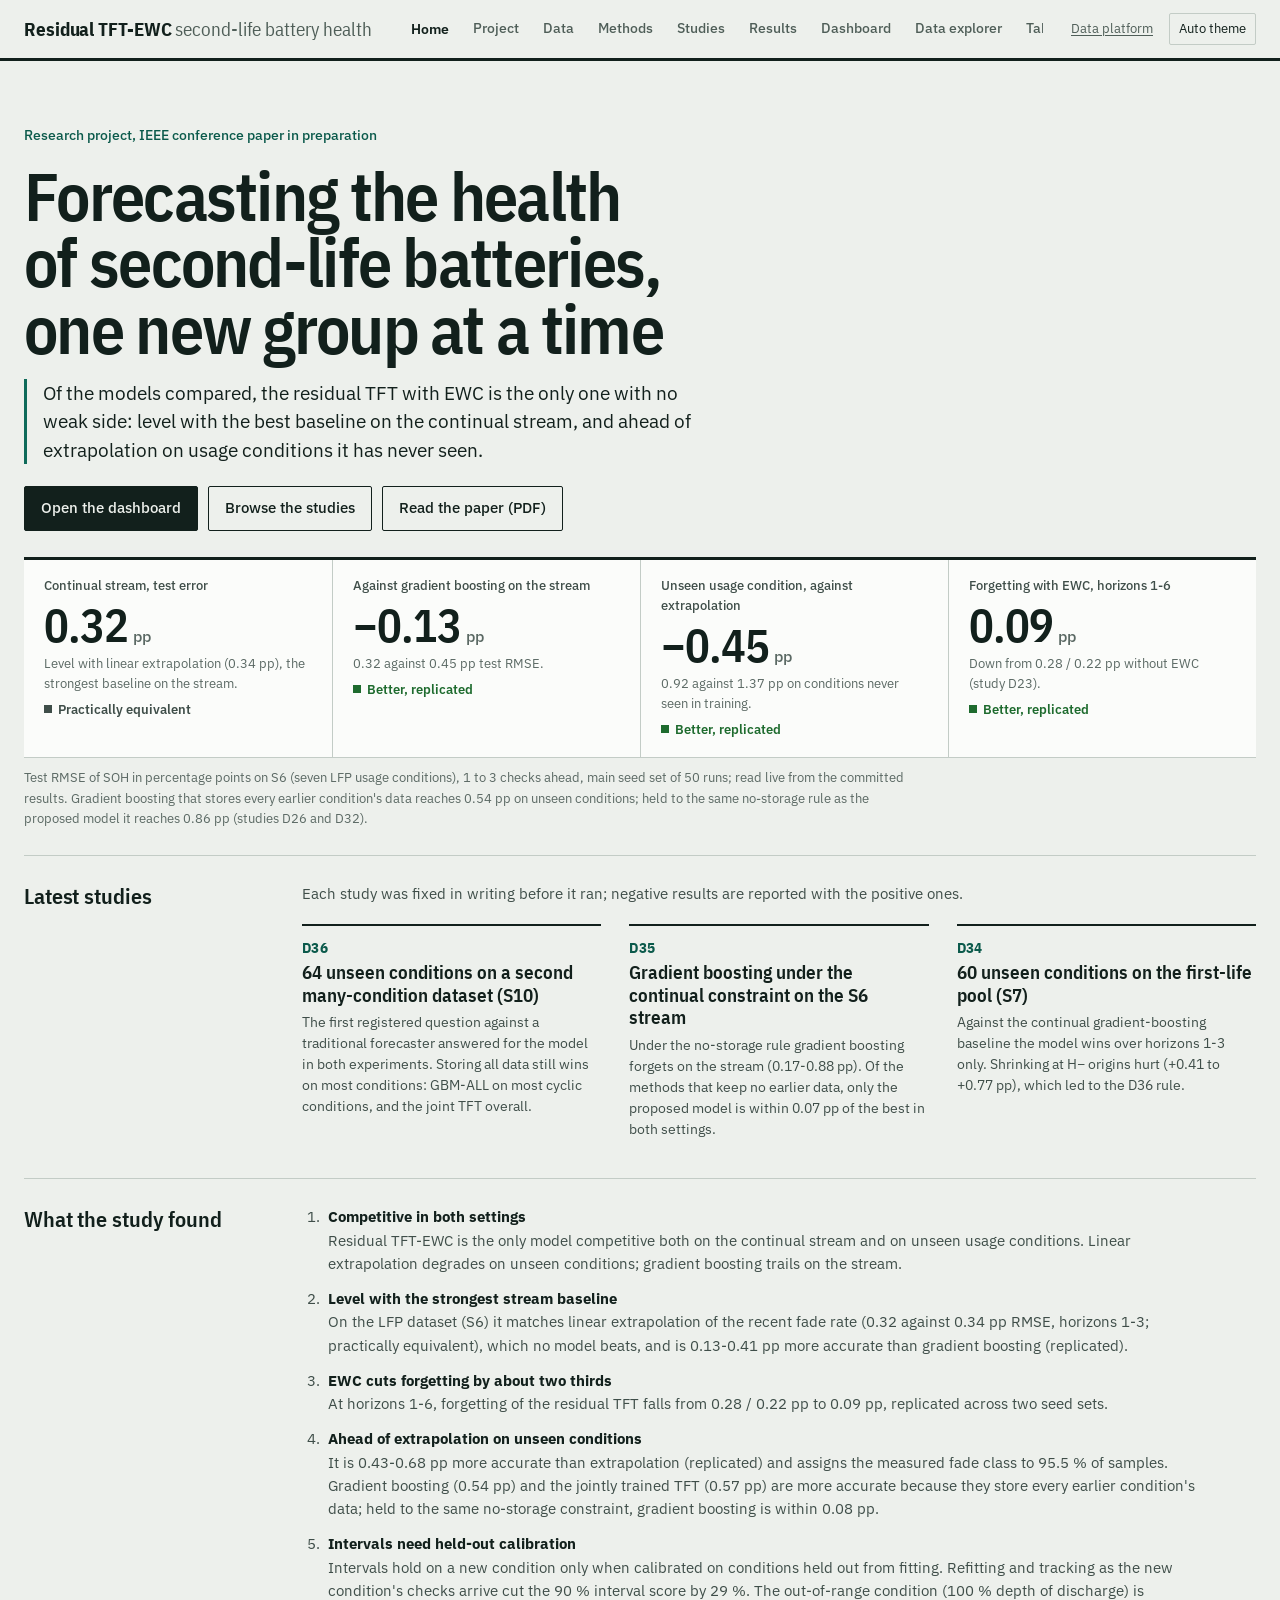
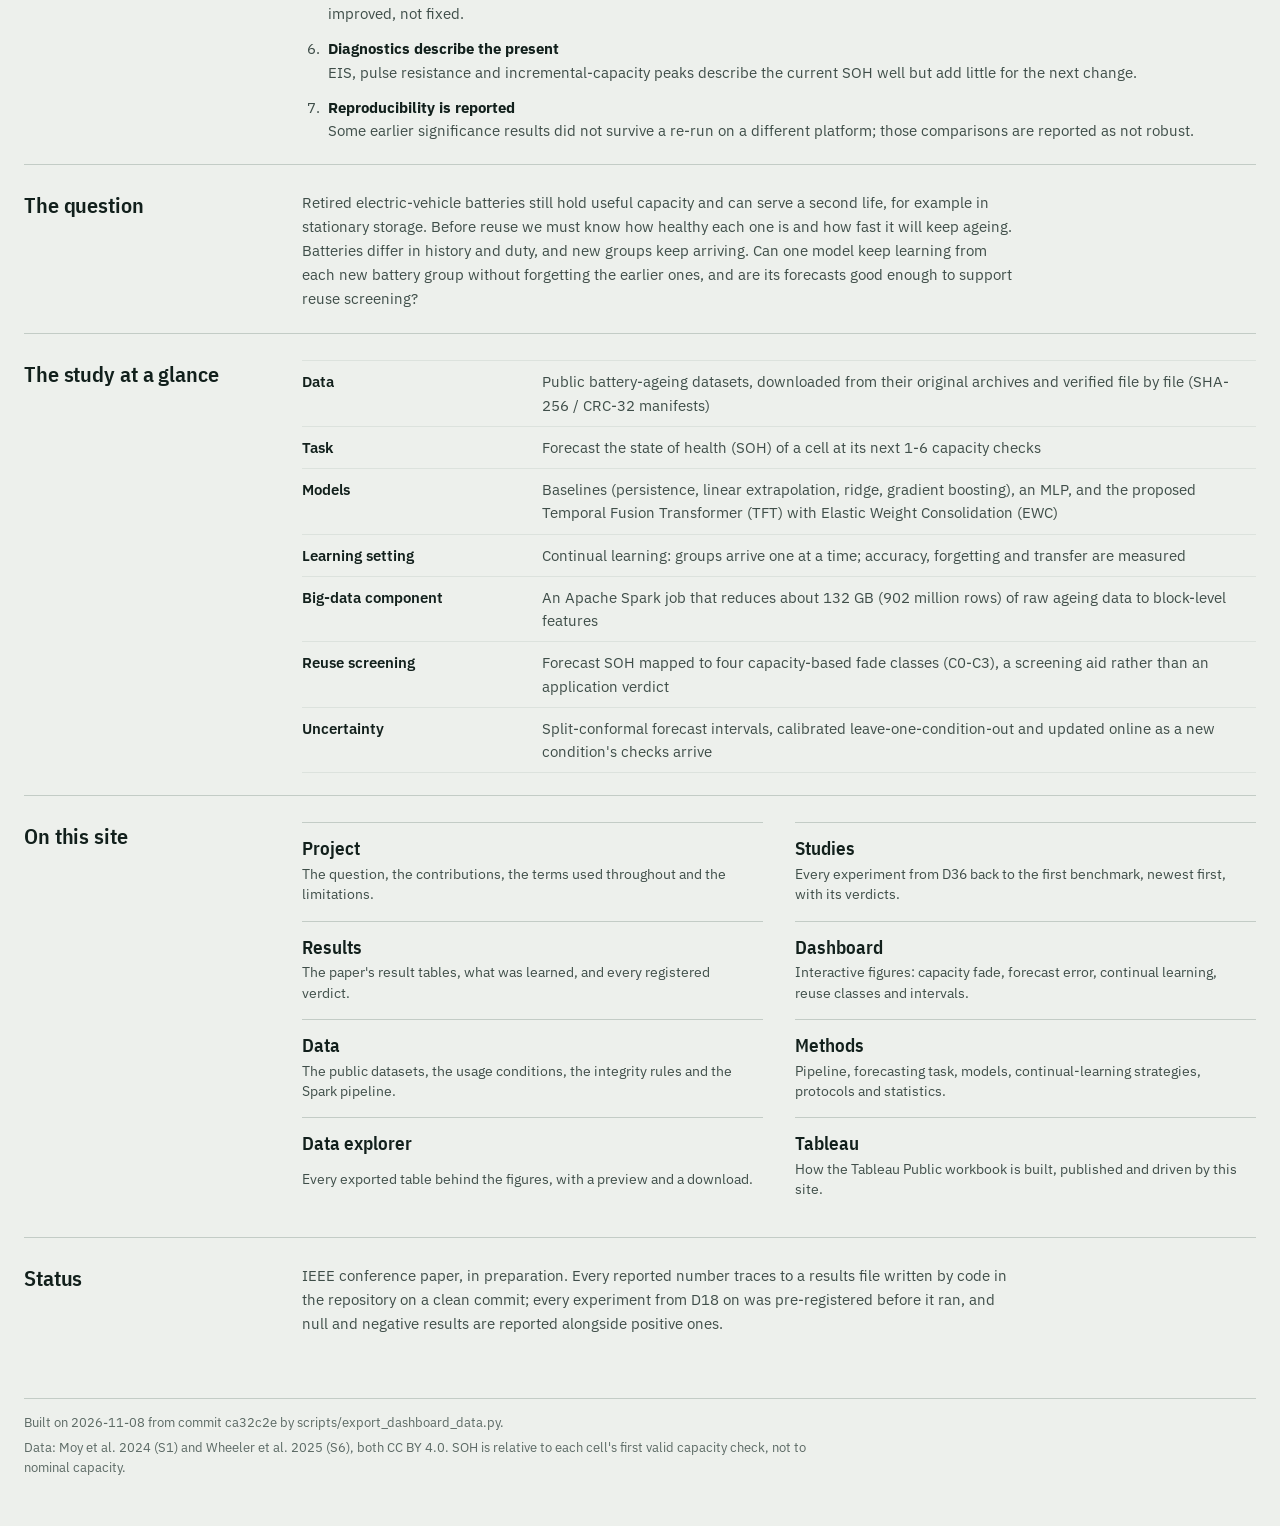
==== commit 97ae6d5f: "feat(dashboard): many-condition and registered-results tabs - Many conditions: D34 (S7, 60 condition" ====
--- a/dashboard/index.html
+++ b/dashboard/index.html
@@ -43,6 +43,8 @@
       <button role="tab" id="t-accuracy" aria-controls="tab-accuracy" aria-selected="false" tabindex="-1">Forecast error</button>
       <button role="tab" id="t-continual" aria-controls="tab-continual" aria-selected="false" tabindex="-1">Continual learning</button>
       <button role="tab" id="t-reuse" aria-controls="tab-reuse" aria-selected="false" tabindex="-1">Reuse and intervals</button>
+      <button role="tab" id="t-many" aria-controls="tab-many" aria-selected="false" tabindex="-1">Many conditions</button>
+      <button role="tab" id="t-evidence" aria-controls="tab-evidence" aria-selected="false" tabindex="-1">Registered results</button>
     </nav>
   </div>
 </div>
@@ -99,6 +101,8 @@
       <section class="tab" id="tab-accuracy" role="tabpanel" aria-labelledby="t-accuracy" hidden></section>
       <section class="tab" id="tab-continual" role="tabpanel" aria-labelledby="t-continual" hidden></section>
       <section class="tab" id="tab-reuse" role="tabpanel" aria-labelledby="t-reuse" hidden></section>
+      <section class="tab" id="tab-many" role="tabpanel" aria-labelledby="t-many" hidden></section>
+      <section class="tab" id="tab-evidence" role="tabpanel" aria-labelledby="t-evidence" hidden></section>
     </div>
 
     <aside class="details" id="details" aria-label="Details" hidden>
--- a/dashboard/styles.css
+++ b/dashboard/styles.css
@@ -411,3 +411,12 @@
 @media (prefers-reduced-motion: reduce) { .btn { transition: none; } }
 table.stbl th[scope="row"] { border-bottom: 1px solid var(--rule-soft); }
 .latest { margin-top: 18px; }
+
+/* ---------- Many conditions: comparator switch ---------- */
+.seg-row { grid-column: 1 / -1; display: flex; flex-wrap: wrap; align-items: center; gap: 8px 12px; }
+.seg { display: flex; flex-wrap: wrap; border: 1px solid var(--rule); background: var(--surface); }
+.seg button { font: 500 13px/1 var(--sans); padding: 8px 12px; border: 0; border-right: 1px solid var(--rule); background: none; color: var(--ink-2); cursor: pointer; }
+.seg button:last-child { border-right: 0; }
+.seg button:hover { color: var(--ink); background: var(--surface-2); }
+.seg button[aria-pressed="true"] { background: var(--ink); color: var(--surface); }
+.seg button:focus-visible { outline: 2px solid var(--accent); outline-offset: -2px; }
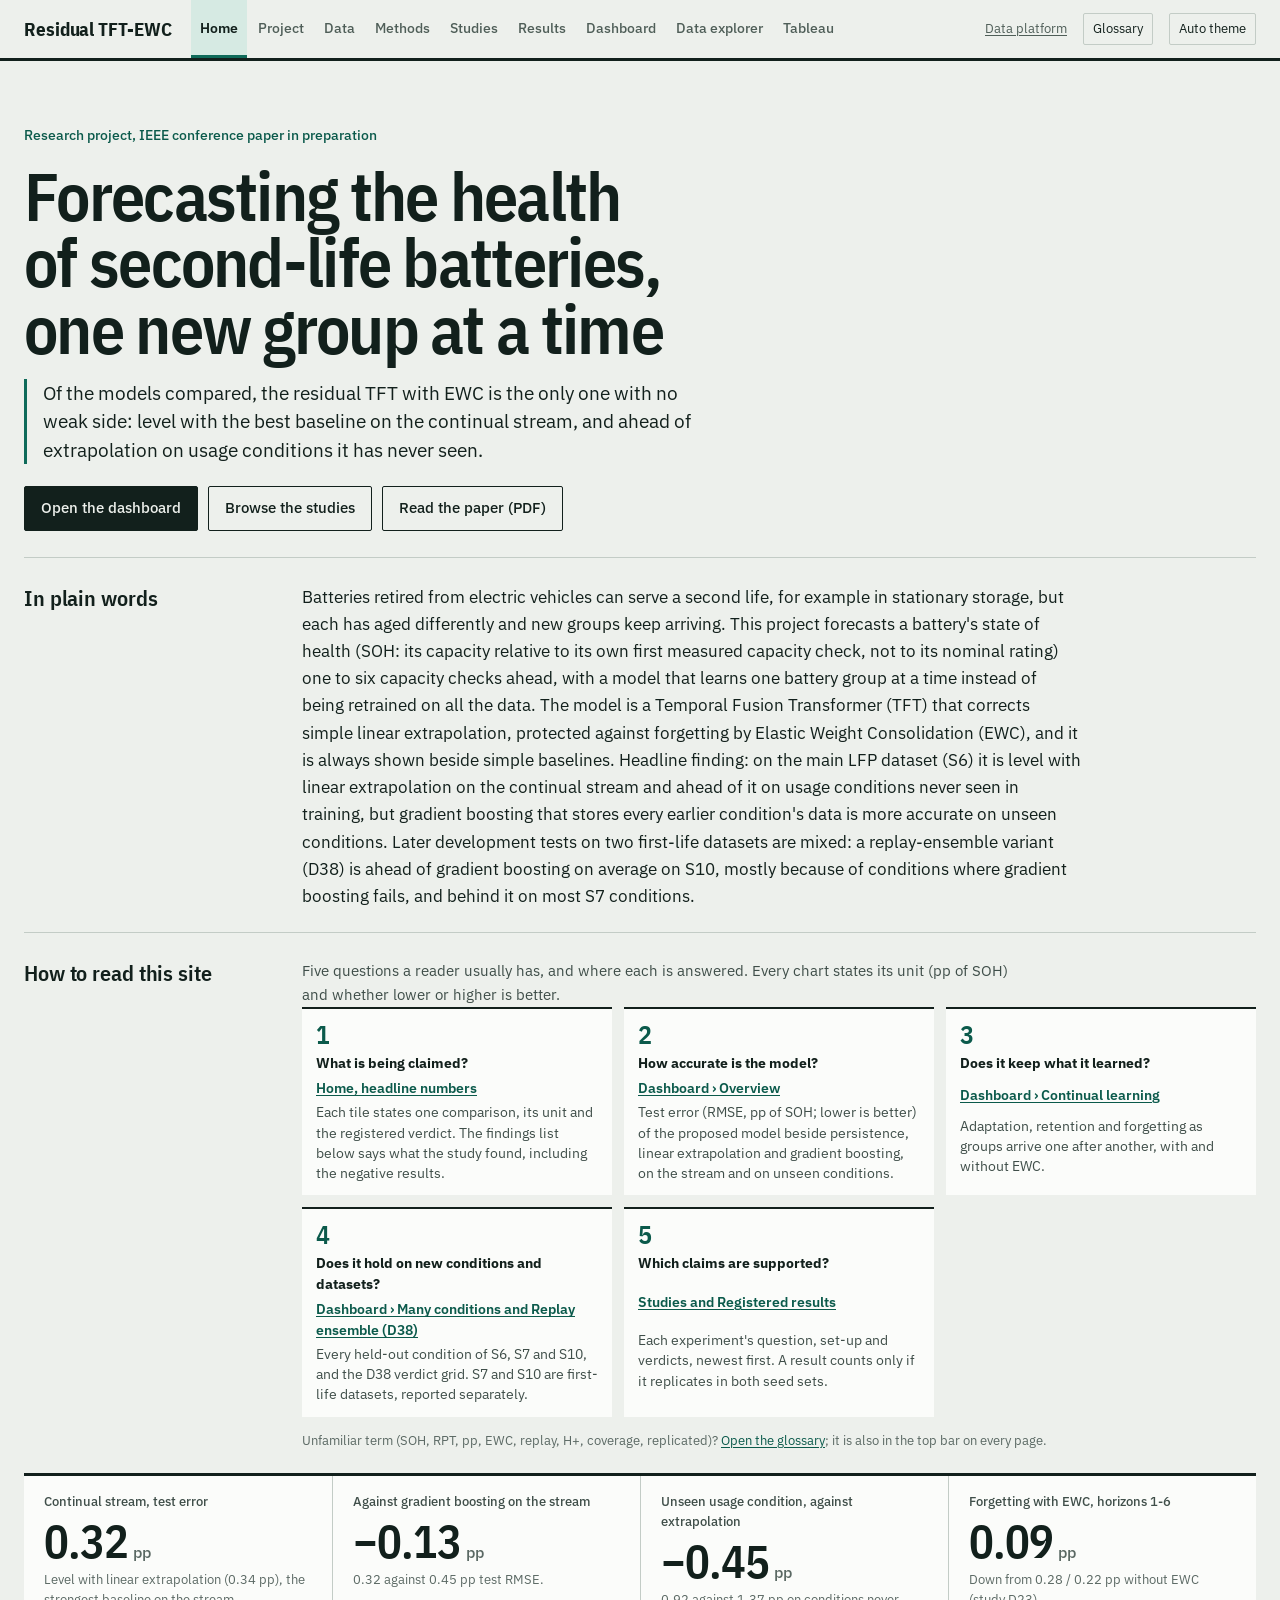
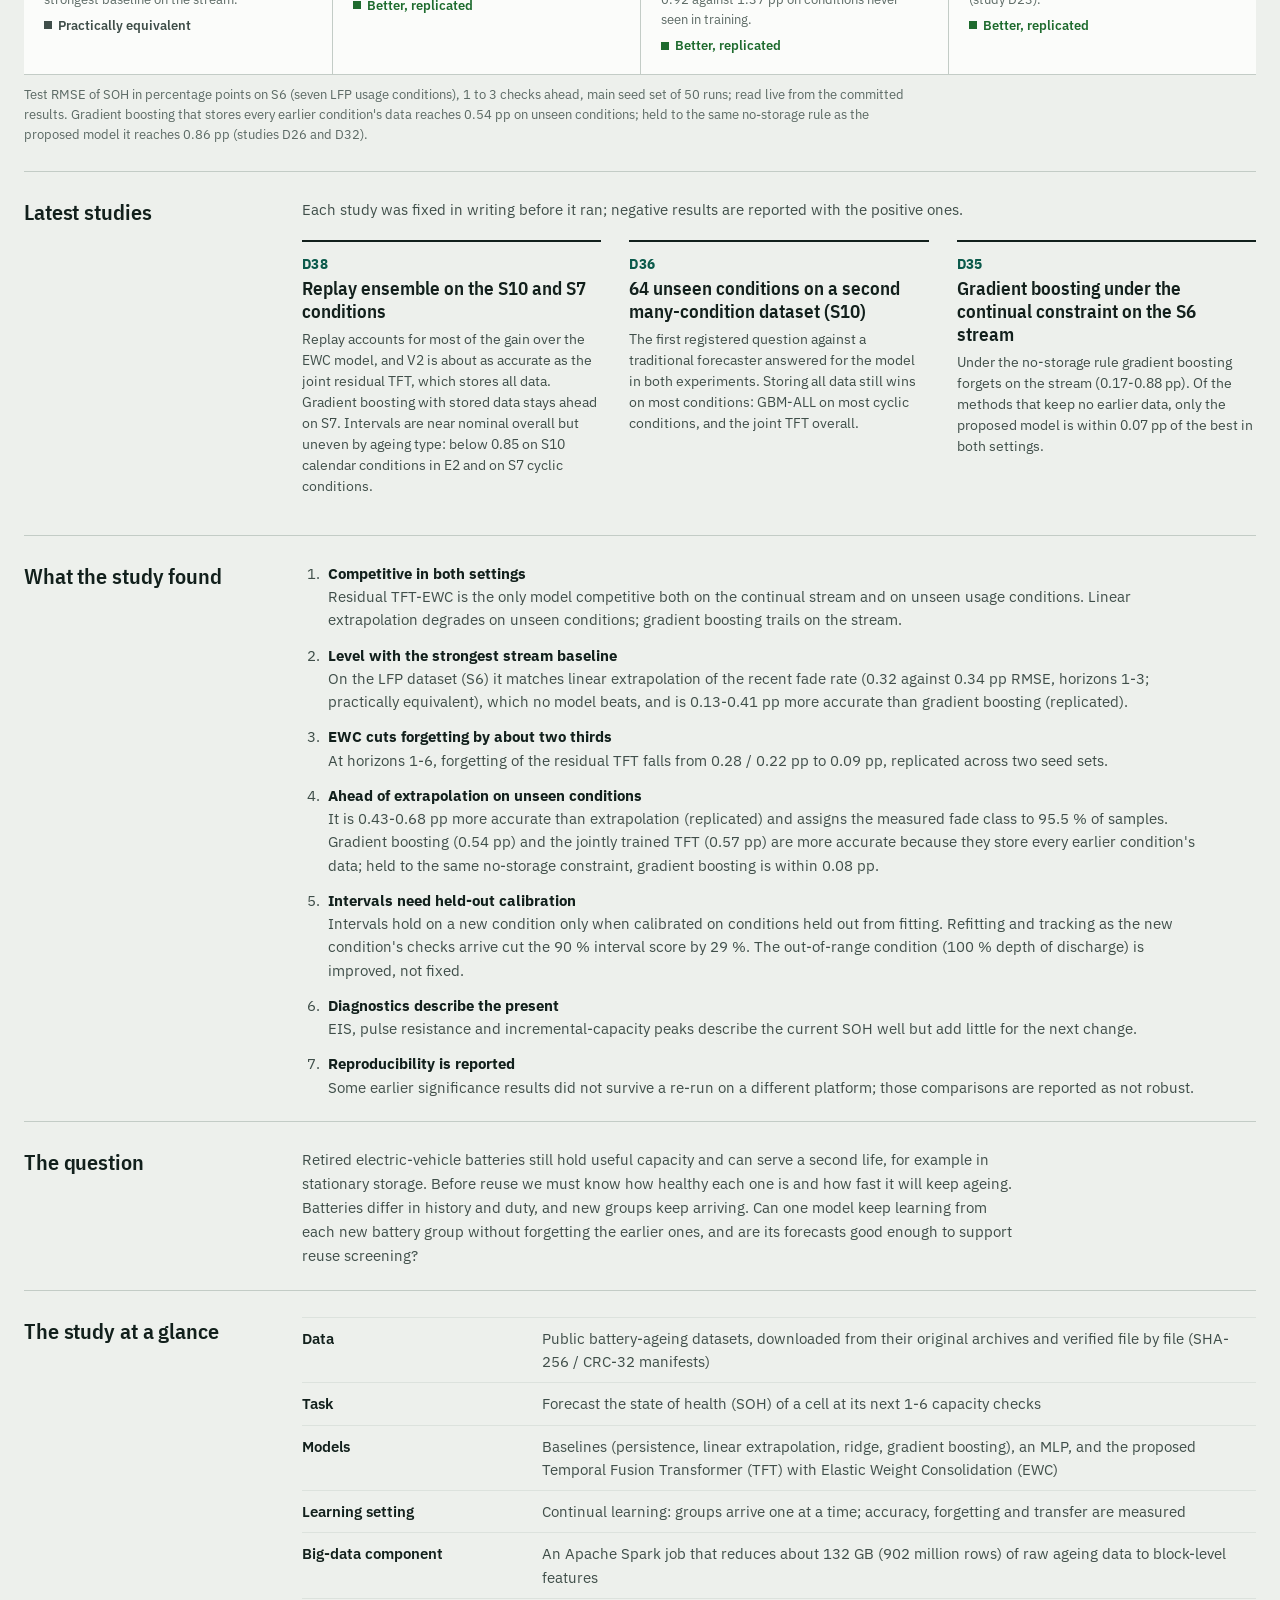
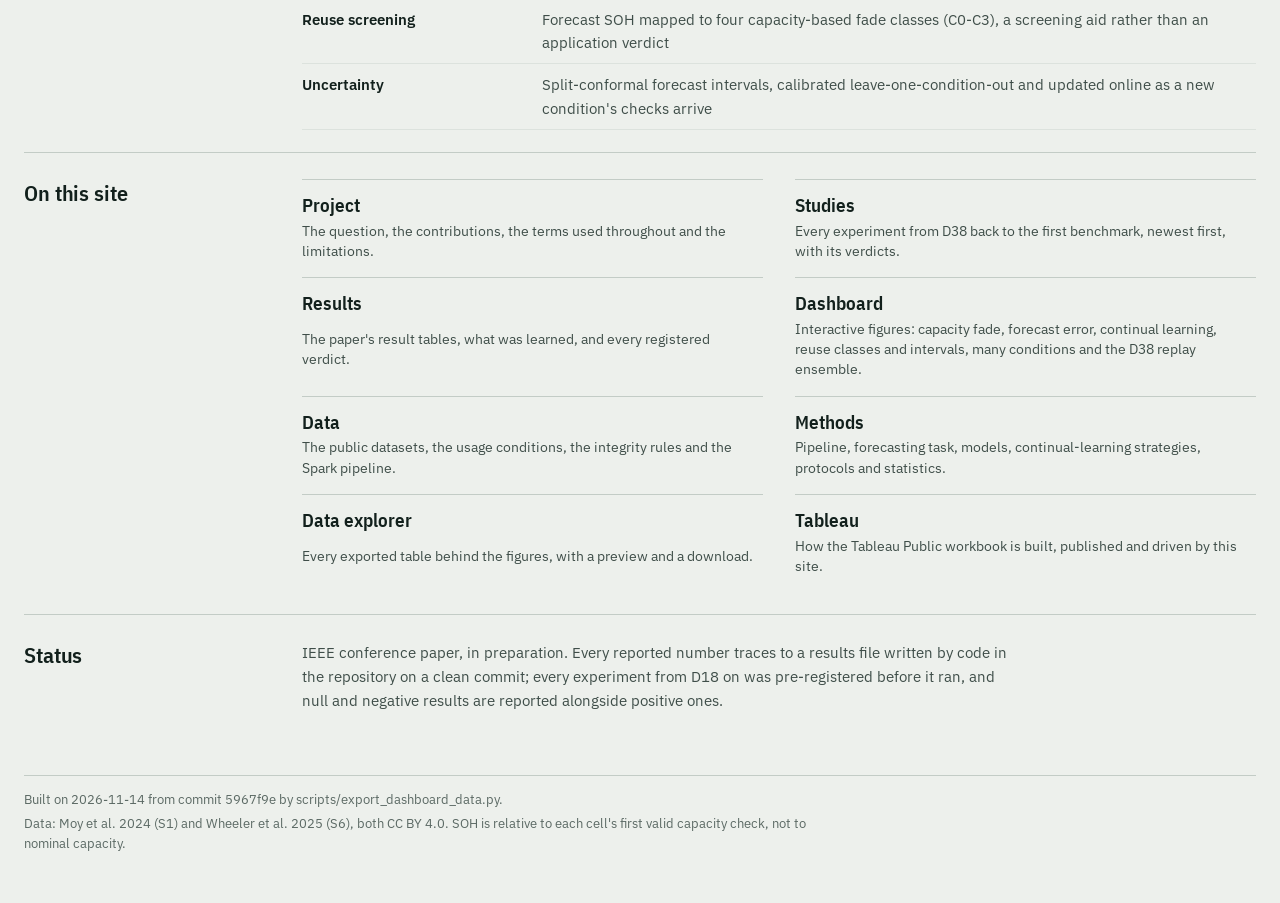
==== commit 34d26df1: "feat(dashboard): plain-language overview, reading guide, glossary and phone navigation Home opens wi" ====
--- a/dashboard/index.html
+++ b/dashboard/index.html
@@ -29,6 +29,7 @@
     </nav>
     <div class="bar-end">
       <a id="platform-link" href="#">Data platform</a>
+      <button type="button" id="glossary-open" aria-haspopup="dialog" aria-controls="glossary">Glossary</button>
       <button type="button" id="theme" aria-label="Switch colour theme">Auto theme</button>
     </div>
   </div>
@@ -44,6 +45,7 @@
       <button role="tab" id="t-continual" aria-controls="tab-continual" aria-selected="false" tabindex="-1">Continual learning</button>
       <button role="tab" id="t-reuse" aria-controls="tab-reuse" aria-selected="false" tabindex="-1">Reuse and intervals</button>
       <button role="tab" id="t-many" aria-controls="tab-many" aria-selected="false" tabindex="-1">Many conditions</button>
+      <button role="tab" id="t-d38" aria-controls="tab-d38" aria-selected="false" tabindex="-1">Replay ensemble (D38)</button>
       <button role="tab" id="t-evidence" aria-controls="tab-evidence" aria-selected="false" tabindex="-1">Registered results</button>
     </nav>
   </div>
@@ -87,7 +89,7 @@
         <div class="kpis" id="kpis" aria-label="Headline results"></div>
         <div id="overview-finding"></div>
         <figure class="fig">
-          <div class="fig-head"><h2>Test error against the baselines</h2></div>
+          <div class="fig-head"><h2 id="headline-title">Test error against the baselines</h2></div>
           <div class="fig-body" id="headline-chart"></div>
           <figcaption id="headline-caption">Test RMSE of SOH in percentage points. Proposed model: mean of 50 runs in each seed set. Baselines are single deterministic fits. Lower is better.</figcaption>
           <details class="more"><summary>Show the table with significance verdicts</summary><div class="scroll" id="headline"></div></details>
@@ -102,6 +104,7 @@
       <section class="tab" id="tab-continual" role="tabpanel" aria-labelledby="t-continual" hidden></section>
       <section class="tab" id="tab-reuse" role="tabpanel" aria-labelledby="t-reuse" hidden></section>
       <section class="tab" id="tab-many" role="tabpanel" aria-labelledby="t-many" hidden></section>
+      <section class="tab" id="tab-d38" role="tabpanel" aria-labelledby="t-d38" hidden></section>
       <section class="tab" id="tab-evidence" role="tabpanel" aria-labelledby="t-evidence" hidden></section>
     </div>
 
@@ -120,6 +123,11 @@
     <p>Data: Moy et al. 2024 (S1) and Wheeler et al. 2025 (S6), both CC BY 4.0. SOH is relative to each cell's first valid capacity check, not to nominal capacity.</p>
   </footer>
 </div>
+<dialog class="glossary" id="glossary" aria-labelledby="glossary-title">
+  <div class="glossary-head"><h2 id="glossary-title">Glossary</h2>
+    <form method="dialog"><button type="submit" class="close">Close</button></form></div>
+  <dl class="defs" id="glossary-body"></dl>
+</dialog>
 <div class="tip" id="tip" role="tooltip" hidden></div>
 </body>
 </html>
--- a/dashboard/styles.css
+++ b/dashboard/styles.css
@@ -59,7 +59,7 @@
 .bar-in { max-width: 1320px; margin: 0 auto; padding: 0 24px; display: flex; align-items: center; gap: 28px; min-height: 58px; }
 .wordmark { font: 700 19px/1 var(--display); letter-spacing: -.005em; color: var(--bar-ink); text-decoration: none; white-space: nowrap; }
 .wordmark span { font-weight: 400; color: var(--bar-muted); }
-.tabs { display: flex; gap: 2px; overflow-x: auto; scrollbar-width: none; flex: 1; align-self: stretch; }
+.tabs { display: flex; gap: 2px; overflow-x: auto; scrollbar-width: none; flex: 1; align-self: stretch; position: relative; }
 .tabs button { background: none; border: 0; padding: 0 12px; color: var(--bar-muted); font: 500 14px/1 var(--sans); cursor: pointer;
   white-space: nowrap; border-bottom: 2px solid transparent; border-top: 2px solid transparent; }
 .tabs button:hover { color: var(--bar-ink); }
@@ -268,7 +268,8 @@
 .site-nav a { display: flex; align-items: center; padding: 0 11px; color: var(--bar-muted); text-decoration: none; font-weight: 500; font-size: 14px;
   white-space: nowrap; border-bottom: 2px solid transparent; border-top: 2px solid transparent; }
 .site-nav a:hover { color: var(--bar-ink); border-bottom-color: var(--rule); }
-.site-nav a[aria-current="page"] { color: var(--bar-ink); font-weight: 600; border-bottom: 3px solid var(--accent); margin-bottom: -3px; }
+/* Current page: a full-height accent rule inside the link (a negative margin would be clipped by the scrolling nav). */
+.site-nav a[aria-current="page"] { color: var(--bar-ink); font-weight: 600; border-bottom: 3px solid var(--accent); background: var(--accent-soft); }
 .site-nav a:focus-visible { outline-offset: -4px; }
 .dashbar { background: var(--surface-2); border-bottom: 1px solid var(--rule); }
 .dashbar-in { max-width: 1320px; margin: 0 auto; padding: 0 24px; display: flex; align-items: stretch; gap: 18px; min-height: 44px; }
@@ -420,3 +421,48 @@
 .seg button:hover { color: var(--ink); background: var(--surface-2); }
 .seg button[aria-pressed="true"] { background: var(--ink); color: var(--surface); }
 .seg button:focus-visible { outline: 2px solid var(--accent); outline-offset: -2px; }
+
+/* ---------- Plain-language summary, reading guide and glossary ---------- */
+.plain { margin: 0; max-width: 78ch; font-size: 16.5px; line-height: 1.65; color: var(--ink); }
+.steps.guide li a { font-weight: 600; font-size: 13.5px; }
+.bar-end button { min-height: 32px; }
+dialog.glossary { width: min(760px, calc(100vw - 32px)); max-height: min(85vh, 900px); padding: 18px 20px 20px; border: 1px solid var(--rule);
+  border-top: 3px solid var(--ink); background: var(--surface); color: var(--ink); box-shadow: 0 18px 48px -18px rgba(0,0,0,.45); }
+dialog.glossary::backdrop { background: rgba(10, 18, 16, .45); }
+.glossary-head { display: flex; justify-content: space-between; align-items: baseline; gap: 12px; margin-bottom: 12px; }
+.glossary-head h2 { font-size: 22px; }
+.glossary-head form { margin: 0; }
+.glossary .close { font-size: 14px; padding: 4px 2px; }
+
+/* ---------- D38 verdict grid ---------- */
+table.vgrid { background: var(--surface); }
+table.vgrid th[scope="row"] { white-space: normal; min-width: 160px; color: var(--ink); font-weight: 500; }
+table.vgrid th.colh { text-align: center; }
+table.vgrid td.v { text-align: center; white-space: nowrap; }
+.ans { display: inline-flex; align-items: center; gap: 6px; font-weight: 600; font-size: 13px; }
+.ans::before { content: ""; width: 9px; height: 9px; background: currentColor; }
+.ans.positive { color: var(--good); }
+.ans.negative { color: var(--bad); }
+.ans.negative::before { background: none; border: 2px solid currentColor; box-sizing: border-box; }
+.ans.na { color: var(--muted); font-weight: 400; }
+.ans.na::before { display: none; }
+.vnum { display: block; font-size: 12.5px; color: var(--ink-2); font-weight: 400; }
+
+/* Room for every page name next to the wordmark: the tagline goes first when space runs short. */
+@media (max-width: 1500px) and (min-width: 901px) {
+  .wordmark span { display: none; }
+  .bar-in { gap: 20px; }
+  .site-nav a { padding: 0 9px; }
+}
+
+/* ---------- Phone width ---------- */
+@media (max-width: 600px) {
+  .wordmark span { display: none; }
+  .site-nav { flex-wrap: wrap; overflow: visible; margin: 0; padding-bottom: 6px; gap: 0; }
+  .site-nav a { padding: 9px 9px; }
+  .filters label.off { display: none; }   /* filters the current pane does not read */
+  .page, .filters-in, .bar-in, .dashbar-in { padding-left: 16px; padding-right: 16px; }
+}
+@media (prefers-reduced-motion: reduce) {
+  *, *::before, *::after { transition: none !important; animation: none !important; scroll-behavior: auto !important; }
+}
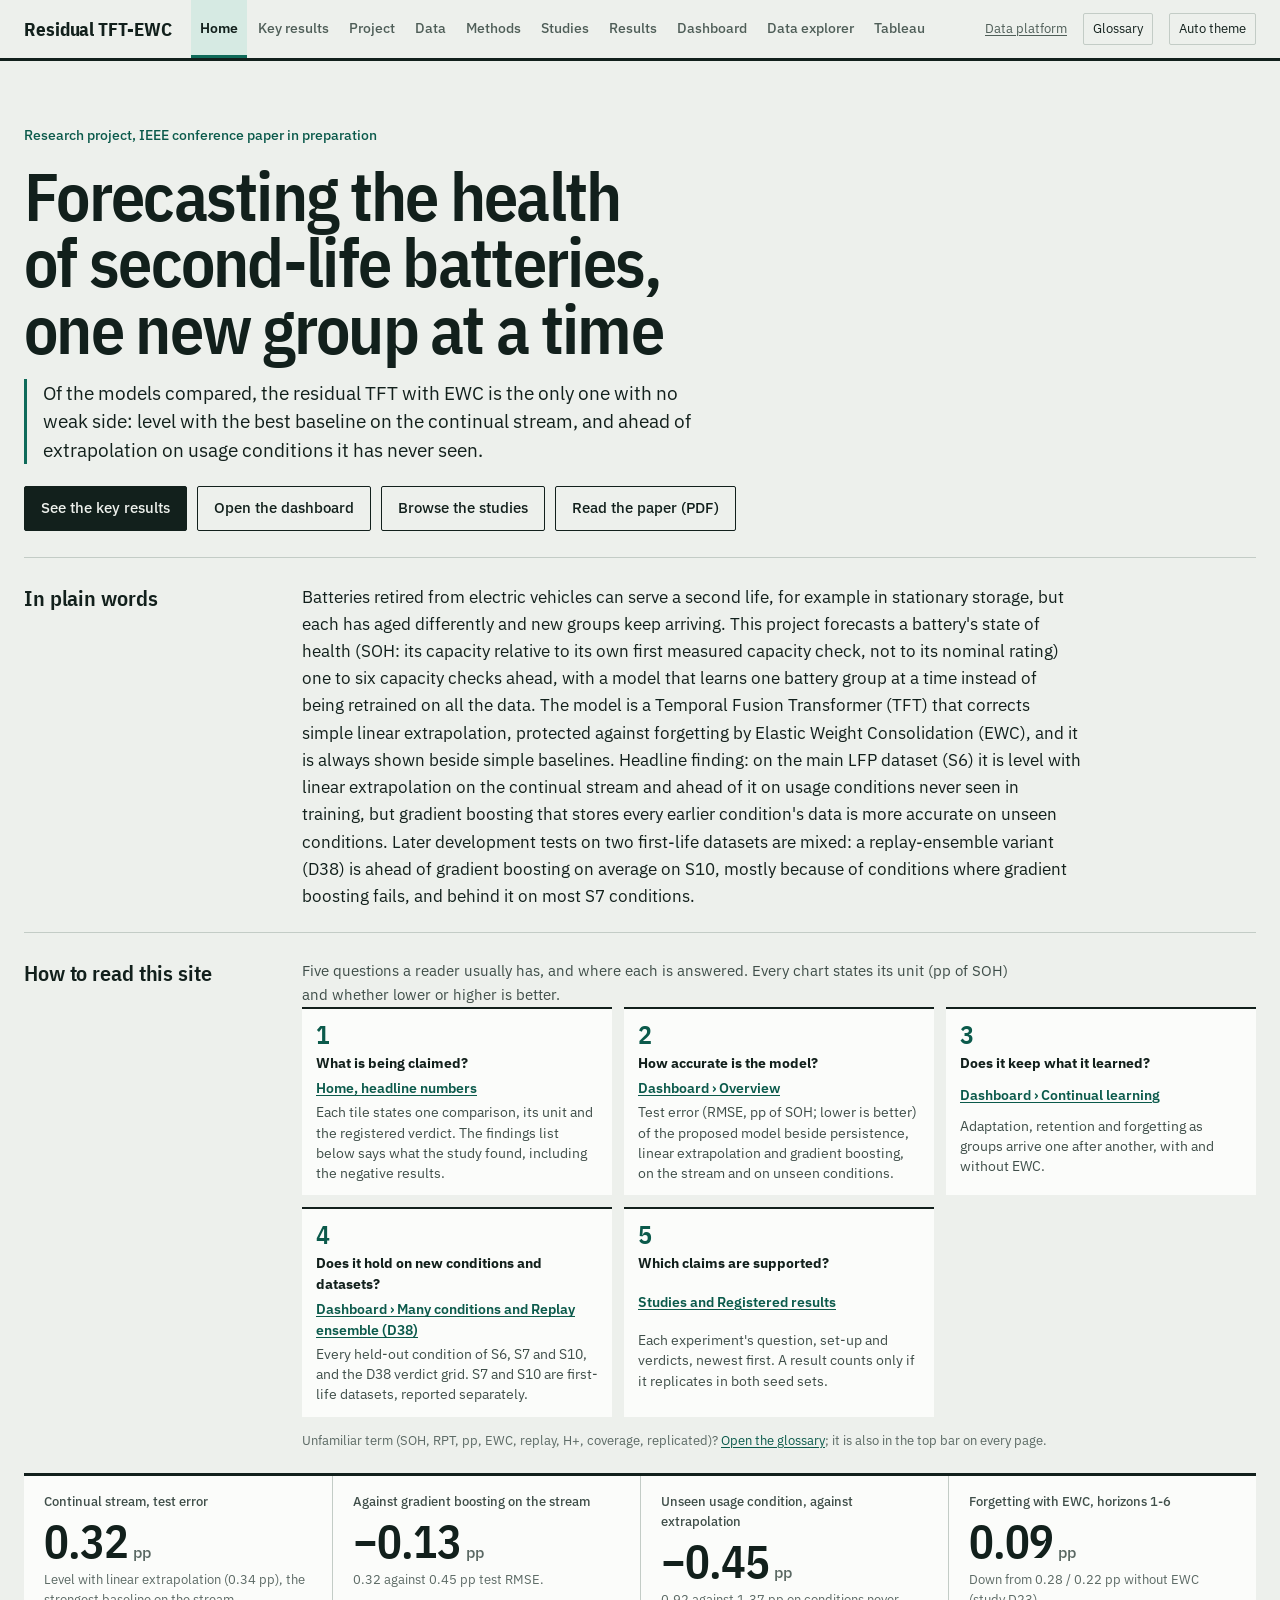
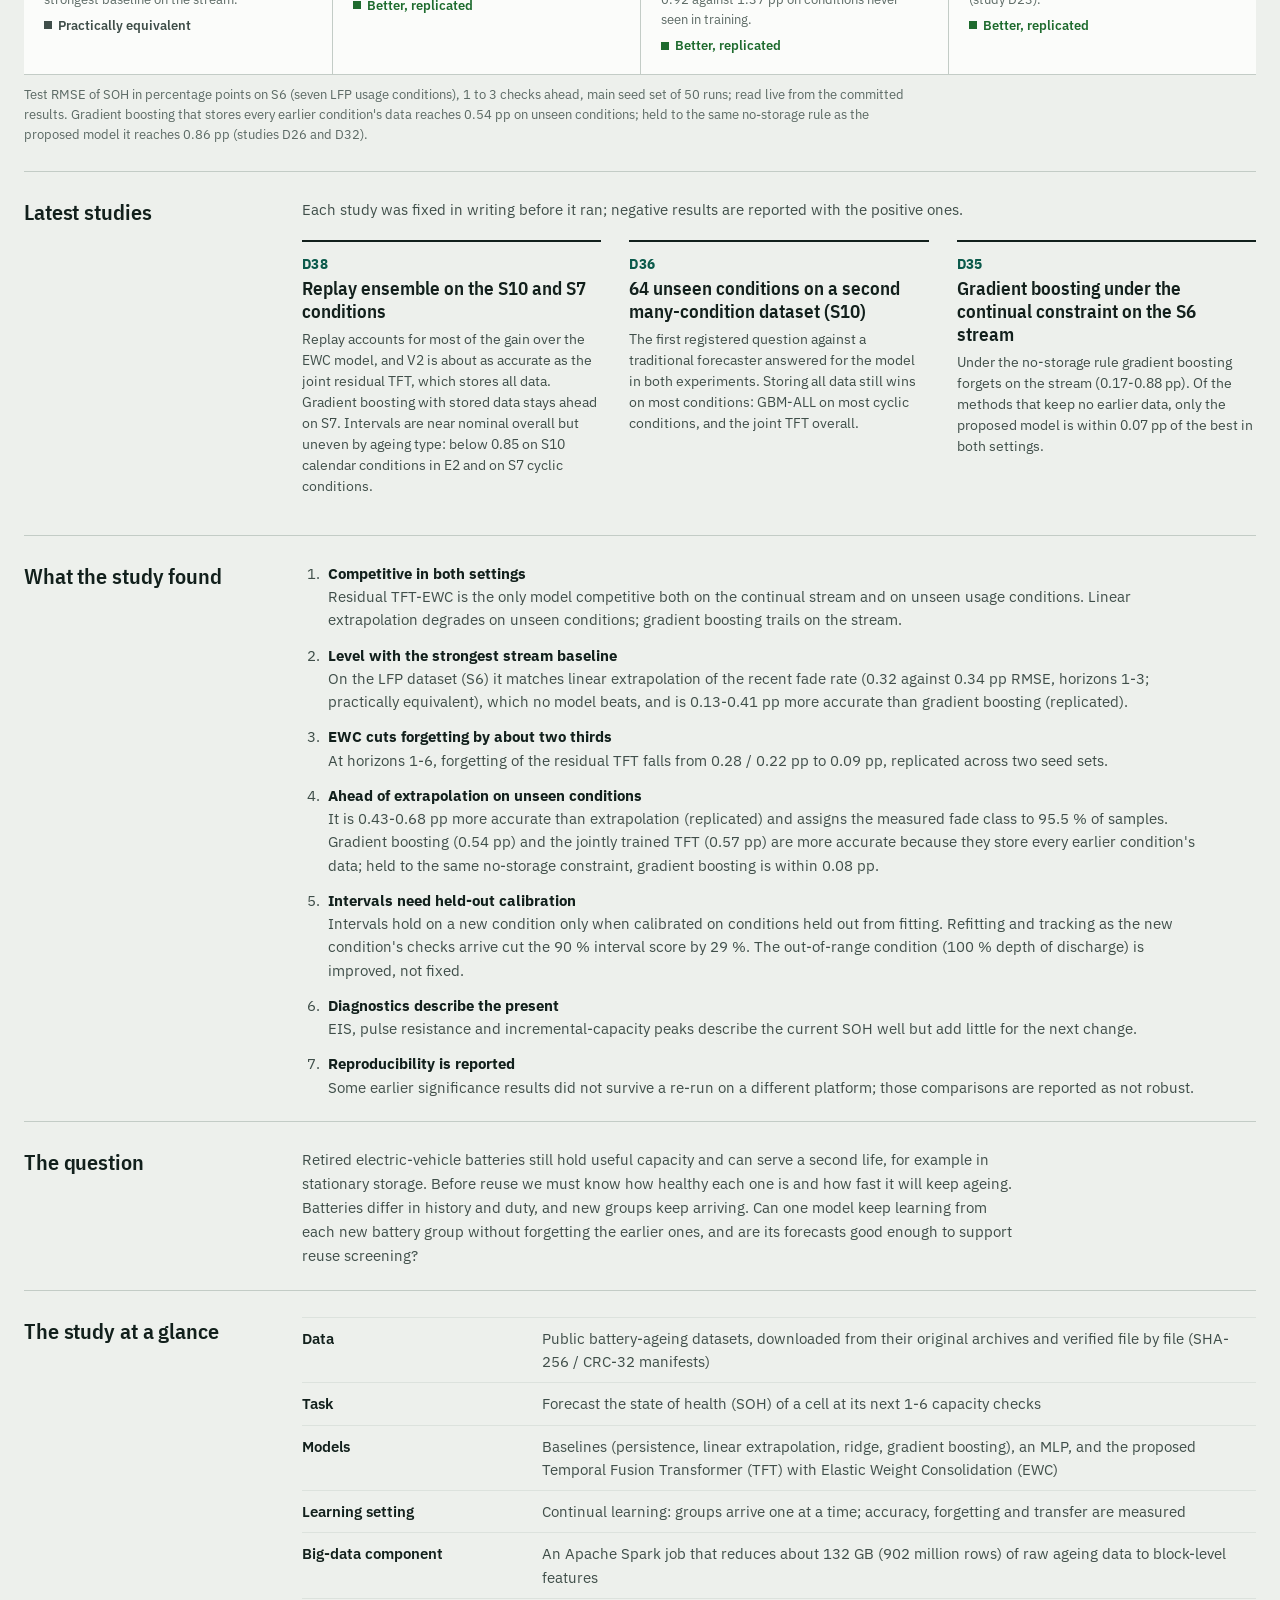
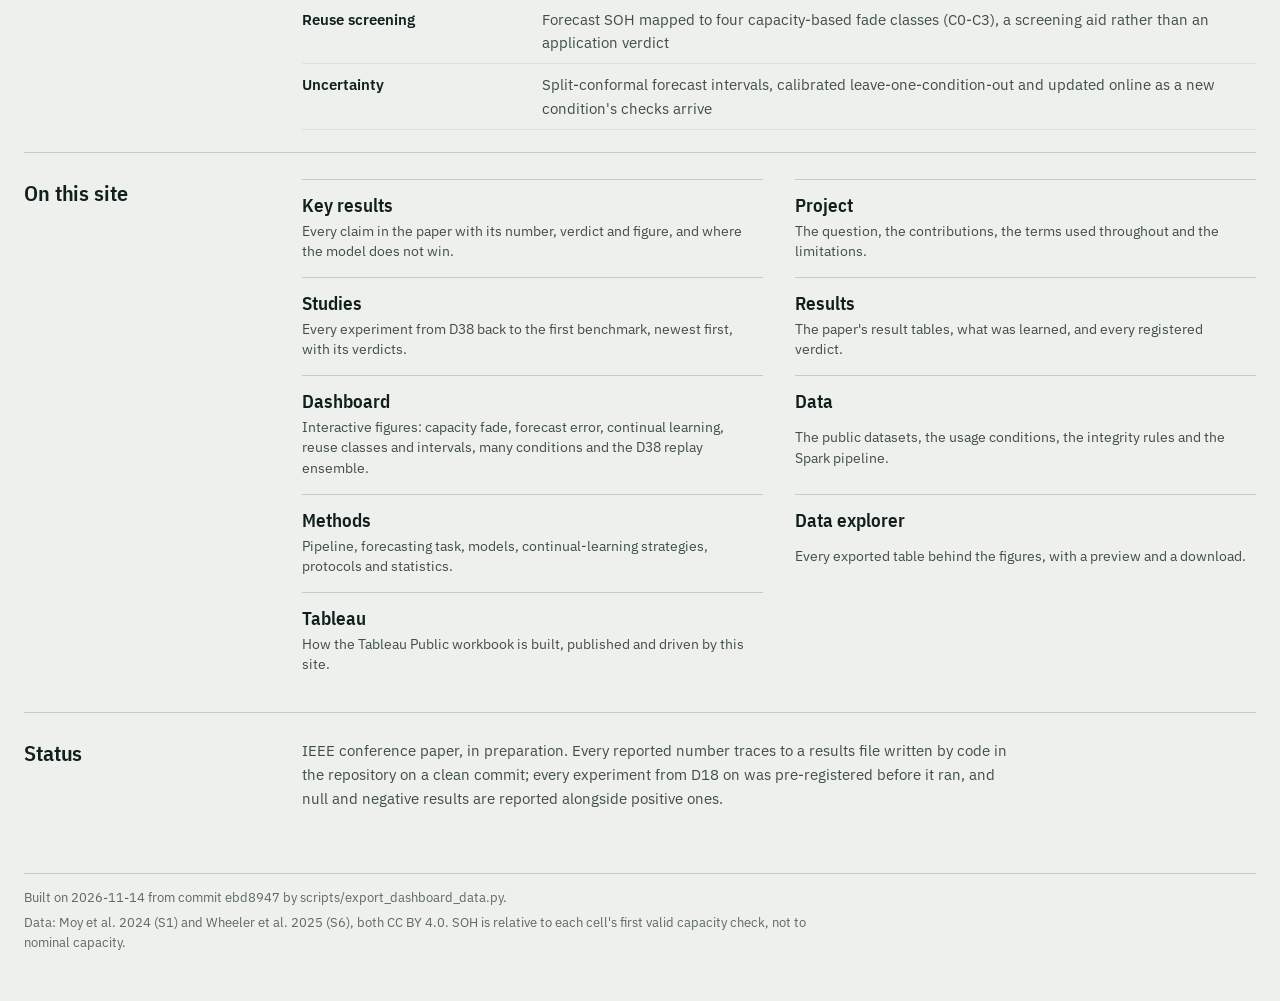
==== commit 9f921efe: "feat: dashboard Key results page with the paper's claims, verdicts and figures; Tableau views retry " ====
--- a/dashboard/index.html
+++ b/dashboard/index.html
@@ -18,6 +18,7 @@
     <a class="wordmark" href="#page=home" aria-label="Residual TFT-EWC, home">Residual TFT-EWC <span>second-life battery health</span></a>
     <nav class="site-nav" aria-label="Site">
       <a href="#page=home" data-page="home">Home</a>
+      <a href="#page=key" data-page="key">Key results</a>
       <a href="#page=project" data-page="project">Project</a>
       <a href="#page=data" data-page="data">Data</a>
       <a href="#page=methods" data-page="methods">Methods</a>
--- a/dashboard/styles.css
+++ b/dashboard/styles.css
@@ -332,6 +332,27 @@
 .pfig img { width: 100%; max-width: 1100px; height: auto; background: #fff; border: 1px solid var(--rule); border-radius: 0; padding: 12px; }
 .pfig figcaption { font-size: 13px; color: var(--muted); }
 .stable.tall { max-height: 520px; }
+/* Key results page */
+.claims { list-style: none; margin: 0; padding: 0; display: grid; grid-template-columns: repeat(auto-fill, minmax(min(460px, 100%), 1fr)); gap: 0 32px; }
+.claim { display: grid; grid-template-columns: 150px minmax(0, 1fr); gap: 16px; border-top: 1px solid var(--rule); padding: 18px 0 20px; }
+.claim-num { display: grid; align-content: start; gap: 2px; }
+.claim-num .idx { font-size: 12px; color: var(--muted); letter-spacing: .08em; }
+.claim-num b { font: 600 34px/1 var(--display); letter-spacing: -.02em; color: var(--accent-ink); }
+.claim-num small { font-size: 13px; color: var(--muted); }
+.claim-body { display: grid; gap: 6px; align-content: start; }
+.claim-body h3 { font: 600 18px/1.25 var(--display); margin: 0; }
+.claim-body p { margin: 0; font-size: 14px; line-height: 1.55; color: var(--ink-2); }
+.claim-meta { display: flex; flex-wrap: wrap; gap: 6px 14px; align-items: center; font-size: 13px; }
+.claim-meta .verdict { margin-left: 0; }
+.claim-meta span:not(.verdict) { color: var(--muted); }
+.keytable { width: 100%; border-collapse: collapse; font-size: 14px; }
+.keytable caption { text-align: left; font-size: 13px; color: var(--muted); padding-bottom: 8px; caption-side: bottom; padding-top: 8px; }
+.keytable th, .keytable td { padding: 7px 10px; border-bottom: 1px solid var(--rule); text-align: left; white-space: nowrap; }
+.keytable th.c { text-align: center; } .keytable .r { text-align: right; font-variant-numeric: tabular-nums; }
+.keytable tr.proposed th, .keytable tr.proposed td { color: var(--accent-ink); font-weight: 600; }
+.keytable tr.group th { font-size: 13px; color: var(--muted); font-weight: 500; padding-top: 16px; white-space: normal; }
+.keyfigs { display: grid; gap: 28px; }
+@media (max-width: 560px) { .claim { grid-template-columns: minmax(0, 1fr); gap: 8px; } }
 
 /* ---------- Data explorer ---------- */
 .xlist { display: grid; gap: 8px; }
